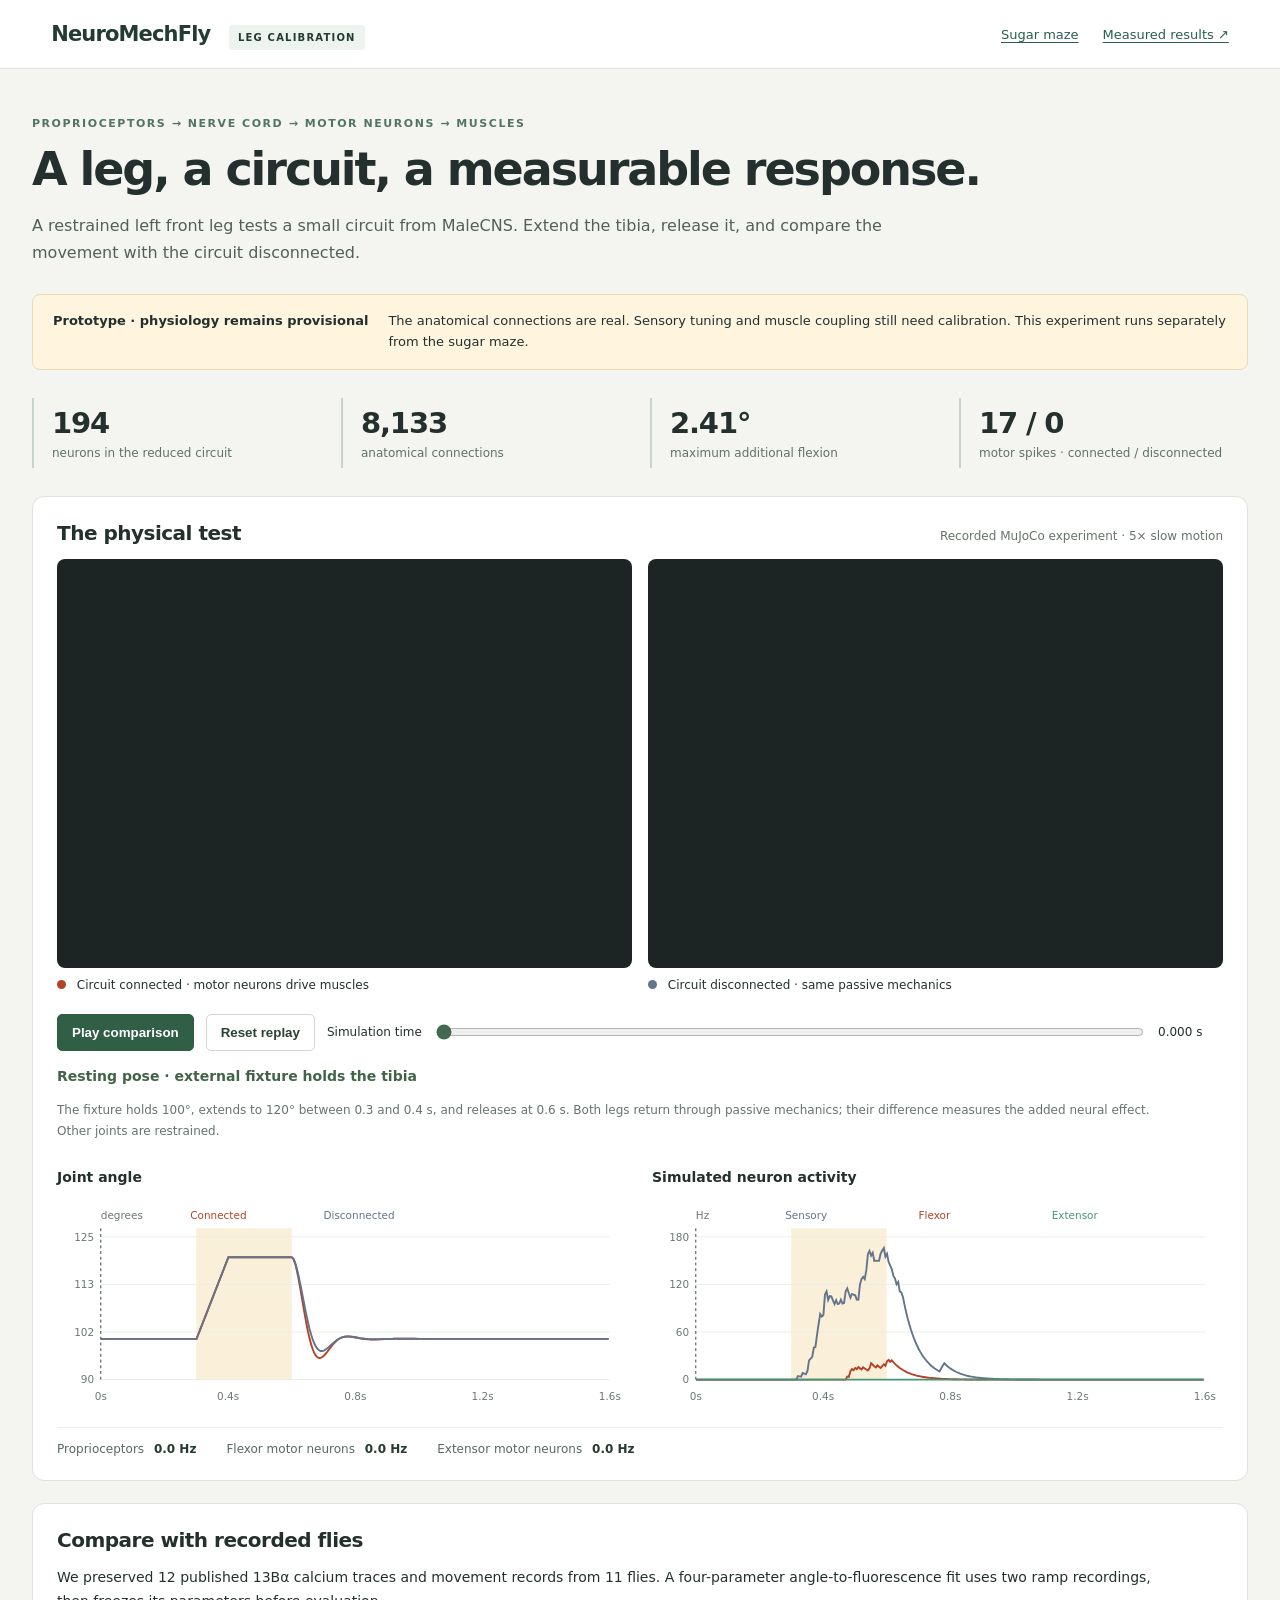
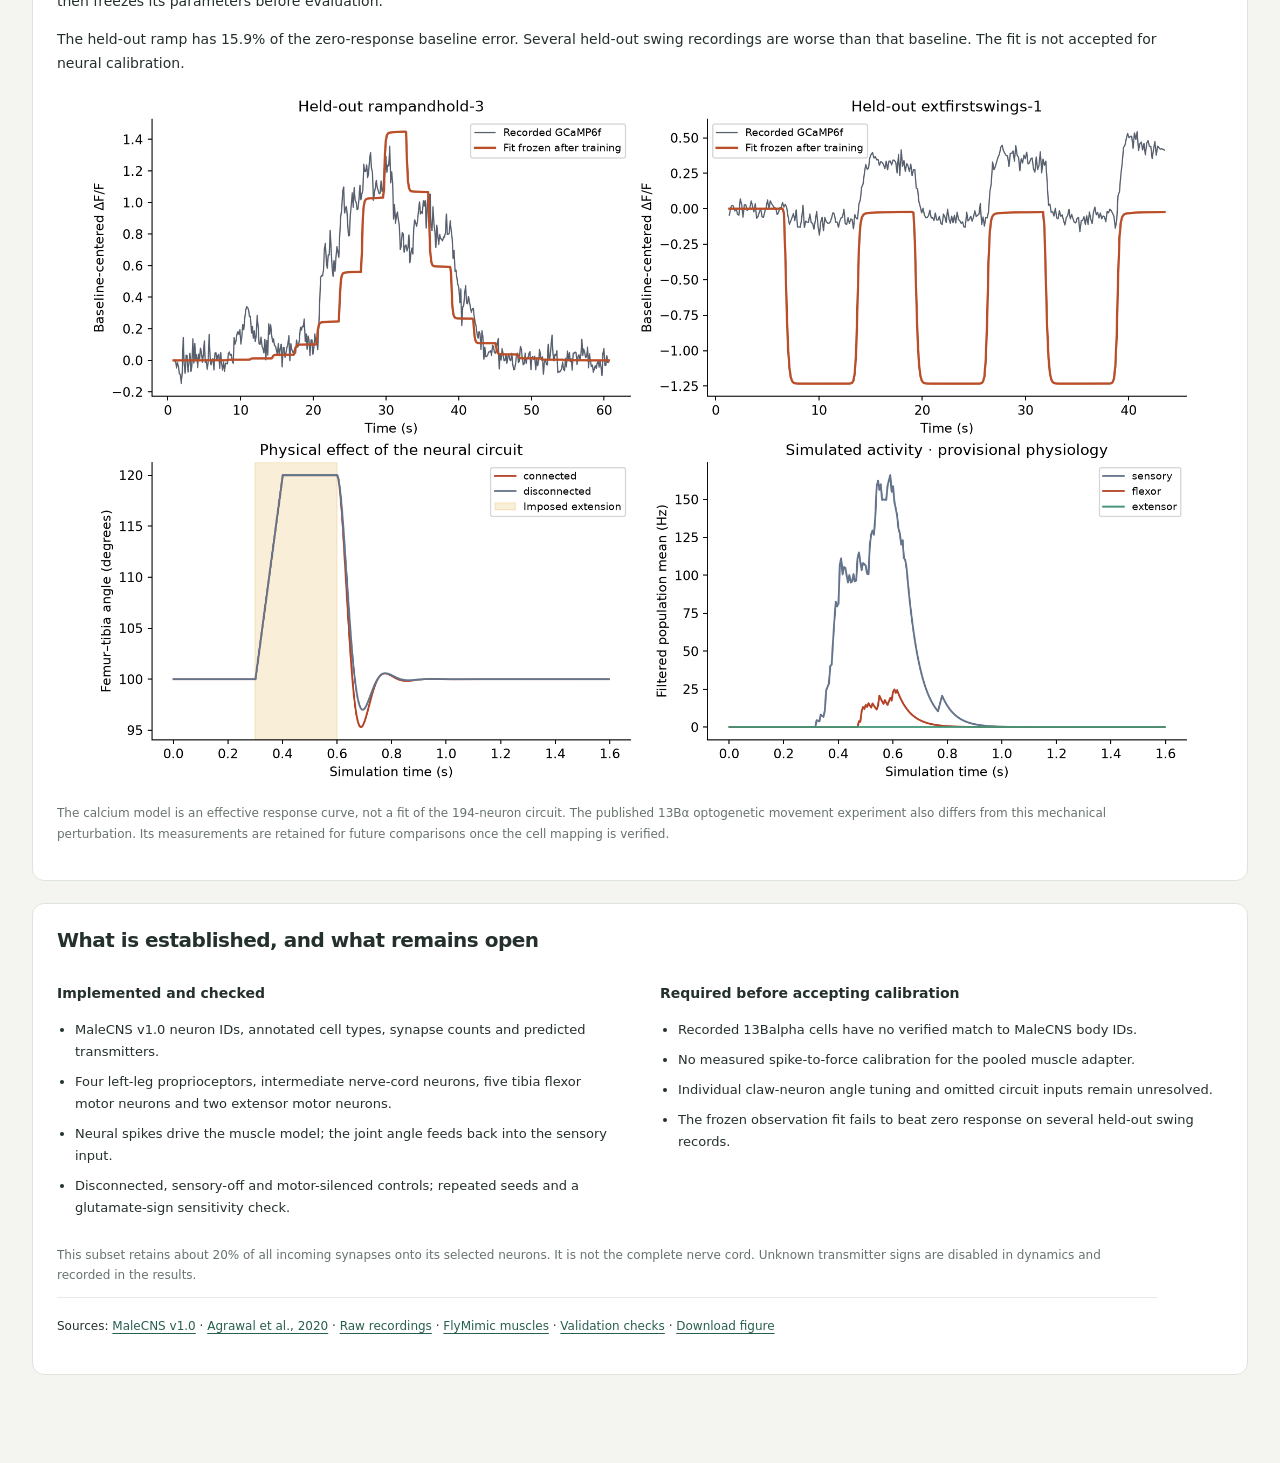
==== wasm/calibration/index.html @ 7211d295 "Add a measured leg-calibration fixture with MaleCNS circuitry and muscle controls" ====
<!doctype html>
<html lang="en"><head><meta charset="utf-8"><meta name="viewport" content="width=device-width,initial-scale=1"><title>NeuroMechFly · Leg calibration</title><link rel="stylesheet" href="calibration.css"></head>
<body><header><a href="../maze/" class="brand">NeuroMechFly <span>LEG CALIBRATION</span></a><nav><a href="../maze/">Sugar maze</a><a href="report.json">Measured results ↗</a></nav></header>
<main><p class="eyebrow">PROPRIOCEPTORS → NERVE CORD → MOTOR NEURONS → MUSCLES</p><h1>A leg, a circuit, a measurable response.</h1><p class="intro">A restrained left front leg tests a small circuit from MaleCNS. Extend the tibia, release it, and compare the movement with the circuit disconnected.</p>
<div class="notice"><strong>Prototype · physiology remains provisional</strong><span>The anatomical connections are real. Sensory tuning and muscle coupling still need calibration. This experiment runs separately from the sugar maze.</span></div>
<section class="stats" aria-label="Experiment results"><div><strong id="cells">—</strong><span>neurons in the reduced circuit</span></div><div><strong id="edges">—</strong><span>anatomical connections</span></div><div><strong id="effect">—</strong><span>maximum additional flexion</span></div><div><strong id="spikes">—</strong><span>motor spikes · connected / disconnected</span></div></section>
<section class="panel"><div class="section-title"><h2>The physical test</h2><span>Recorded MuJoCo experiment · 5× slow motion</span></div>
<div class="videos"><figure><video id="active-video" src="connected.mp4" muted playsinline preload="auto" aria-label="Connected nerve-cord circuit replay"></video><figcaption><i class="active-dot"></i> Circuit connected · motor neurons drive muscles</figcaption></figure><figure><video id="passive-video" src="disconnected.mp4" muted playsinline preload="auto" aria-label="Disconnected circuit replay"></video><figcaption><i class="passive-dot"></i> Circuit disconnected · same passive mechanics</figcaption></figure></div>
<div class="controls"><button id="play" disabled>Play comparison</button><button id="reset" disabled>Reset replay</button><label for="time">Simulation time</label><input id="time" type="range" min="0" max="1.59" step="0.005" value="0" disabled><output id="clock">0.000 s</output></div>
<p id="phase" role="status">Loading results…</p><p class="caption">The fixture holds 100°, extends to 120° between 0.3 and 0.4 s, and releases at 0.6 s. Both legs return through passive mechanics; their difference measures the added neural effect. Other joints are restrained.</p>
<div class="charts"><div><h3>Joint angle</h3><svg id="angle-chart" viewBox="0 0 600 240" role="img" aria-label="Joint angle over simulation time"></svg></div><div><h3>Simulated neuron activity</h3><svg id="rate-chart" viewBox="0 0 600 240" role="img" aria-label="Proprioceptor and motor-neuron activity"></svg></div></div>
<div class="readouts"><span>Proprioceptors <strong id="sensory">—</strong></span><span>Flexor motor neurons <strong id="flexor">—</strong></span><span>Extensor motor neurons <strong id="extensor">—</strong></span></div>
</section>
<section class="panel"><h2>Compare with recorded flies</h2><p>We preserved 12 published 13Bα calcium traces and movement records from 11 flies. A four-parameter angle-to-fluorescence fit uses two ramp recordings, then freezes its parameters before evaluation.</p><p id="fit-result"></p><img class="comparison" src="calibration.png" alt="Recorded versus predicted calcium signals and the physical circuit-disconnection comparison"><p class="caption">The calcium model is an effective response curve, not a fit of the 194-neuron circuit. The published 13Bα optogenetic movement experiment also differs from this mechanical perturbation. Its measurements are retained for future comparisons once the cell mapping is verified.</p></section>
<section class="panel"><h2>What is established, and what remains open</h2><div class="scope"><div><h3>Implemented and checked</h3><ul><li>MaleCNS v1.0 neuron IDs, annotated cell types, synapse counts and predicted transmitters.</li><li>Four left-leg proprioceptors, intermediate nerve-cord neurons, five tibia flexor motor neurons and two extensor motor neurons.</li><li>Neural spikes drive the muscle model; the joint angle feeds back into the sensory input.</li><li>Disconnected, sensory-off and motor-silenced controls; repeated seeds and a glutamate-sign sensitivity check.</li></ul></div><div><h3>Required before accepting calibration</h3><ul id="limits"></ul></div></div><p class="caption">This subset retains about 20% of all incoming synapses onto its selected neurons. It is not the complete nerve cord. Unknown transmitter signs are disabled in dynamics and recorded in the results.</p><p class="sources">Sources: <a href="https://janelia-flyem.github.io/male-cns/download/">MaleCNS v1.0</a> · <a href="https://elifesciences.org/articles/60299">Agrawal et al., 2020</a> · <a href="https://doi.org/10.5061/dryad.k3j9kd55t">Raw recordings</a> · <a href="https://github.com/gizemozd/FlyMimic">FlyMimic muscles</a> · <a href="validation.json">Validation checks</a> · <a href="calibration.pdf">Download figure</a></p></section>
</main><script type="module" src="calibration.js"></script></body></html>
---- wasm/calibration/calibration.css ----
:root{color-scheme:light;font-family:Inter,ui-sans-serif,system-ui,sans-serif;color:#24302d;background:#f4f5f1;font-synthesis:none}*{box-sizing:border-box}body{margin:0}a{color:#285f50;text-underline-offset:3px}header{display:flex;justify-content:space-between;align-items:center;gap:24px;padding:22px 4vw;border-bottom:1px solid #dce1da;background:#fff}.brand{font-weight:750;text-decoration:none;letter-spacing:-.04em;font-size:21px;color:#233c32}.brand span{font-size:10px;letter-spacing:.12em;margin-left:12px;background:#edf3ee;padding:7px 9px;border-radius:4px}nav{display:flex;gap:24px;font-size:13px}main{max-width:1380px;margin:48px auto;padding:0 32px 40px}.eyebrow{font-size:11px;letter-spacing:.14em;font-weight:700;color:#547367}h1{font-size:clamp(29px,4vw,46px);font-weight:650;letter-spacing:-.045em;margin:12px 0 16px}h2{font-size:20px;font-weight:650;letter-spacing:-.025em;margin:0 0 14px}h3{font-size:14px;margin:16px 0 10px}.intro{font-size:16px;line-height:1.7;max-width:850px;color:#526059}.notice{background:#fff5df;border:1px solid #eadbb7;border-radius:8px;padding:16px 20px;display:flex;gap:20px;margin:28px 0;font-size:13px;line-height:1.6}.notice strong{white-space:nowrap}.stats{display:grid;grid-template-columns:repeat(4,1fr);gap:20px;margin-bottom:28px}.stats>div{border-left:2px solid #c8d4c9;padding:8px 18px}.stats strong{display:block;font-size:29px;font-weight:600;letter-spacing:-.04em}.stats span{font-size:12px;display:block;color:#617169;margin-top:6px}.panel{background:white;border:1px solid #dde4dc;border-radius:12px;padding:24px;margin-top:22px}.panel>p{font-size:14px;line-height:1.7;max-width:1100px}.section-title{display:flex;justify-content:space-between;gap:16px;align-items:baseline}.section-title>span{font-size:12px;color:#677369}.videos{display:grid;grid-template-columns:1fr 1fr;gap:16px}figure{margin:0}video{width:100%;aspect-ratio:760/540;background:#1c2424;border-radius:8px;display:block}figcaption{font-size:12px;margin-top:10px}.active-dot,.passive-dot{display:inline-block;width:9px;height:9px;border-radius:50%;margin-right:7px;background:#b44226}.passive-dot{background:#64748b}.controls{display:flex;align-items:center;gap:12px;padding-top:22px;font-size:12px}.controls input{flex:1;min-width:80px;accent-color:#436a51}.controls output{min-width:65px;font-variant-numeric:tabular-nums}button{border:1px solid #cfd9d0;background:#fff;color:#2c4235;border-radius:5px;padding:10px 14px;font-weight:600;cursor:pointer}button:first-child{background:#315f46;color:white;border-color:#315f46}button:disabled{opacity:.45;cursor:wait}#phase{font-weight:600;color:#426348;margin-bottom:5px}.caption{color:#67736c;font-size:12px!important}.charts{display:grid;grid-template-columns:1fr 1fr;gap:24px}.charts svg{width:100%;overflow:visible;font-family:inherit;font-size:11px}.readouts{display:flex;gap:30px;flex-wrap:wrap;font-size:12px;border-top:1px solid #edf0e9;padding-top:14px;color:#59695f}.readouts strong{display:inline-block;color:#263c30;margin-left:6px;font-variant-numeric:tabular-nums}.comparison{width:100%;max-width:1100px;display:block;margin:20px auto}.scope{display:grid;grid-template-columns:1fr 1fr;gap:40px;font-size:13px;line-height:1.7}ul{padding-left:18px}li{margin:8px 0}.sources{font-size:12px!important;line-height:2!important;border-top:1px solid #e7ebe4;padding-top:16px}@media(max-width:800px){header{align-items:flex-start;flex-direction:column;gap:16px}.brand span{margin-left:5px}main{padding:0 16px;margin-top:30px}.notice{flex-direction:column;gap:5px}.notice strong{white-space:normal}.stats{grid-template-columns:1fr 1fr}.videos,.charts,.scope{grid-template-columns:1fr}.panel{padding:16px}.section-title{flex-direction:column;gap:0;margin-bottom:16px}.controls{flex-wrap:wrap}.controls label{display:none}.readouts{gap:14px}}
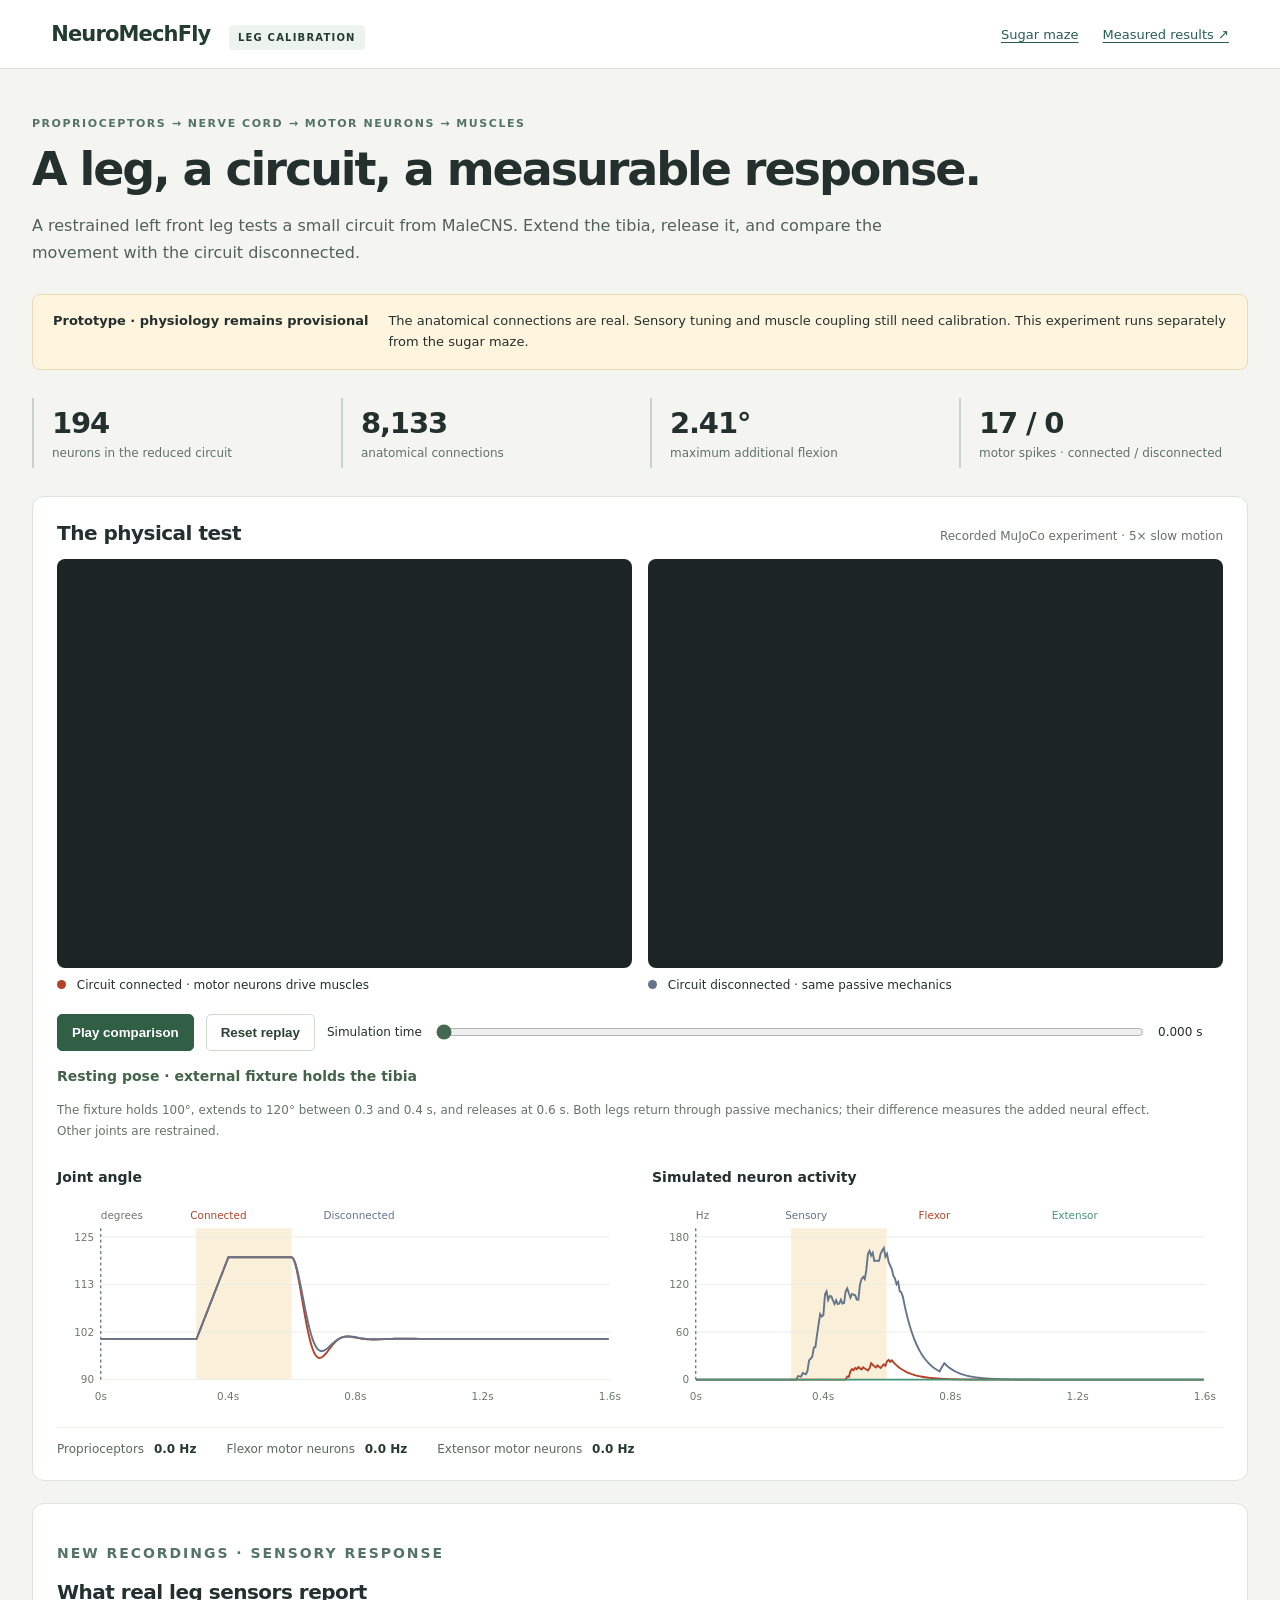
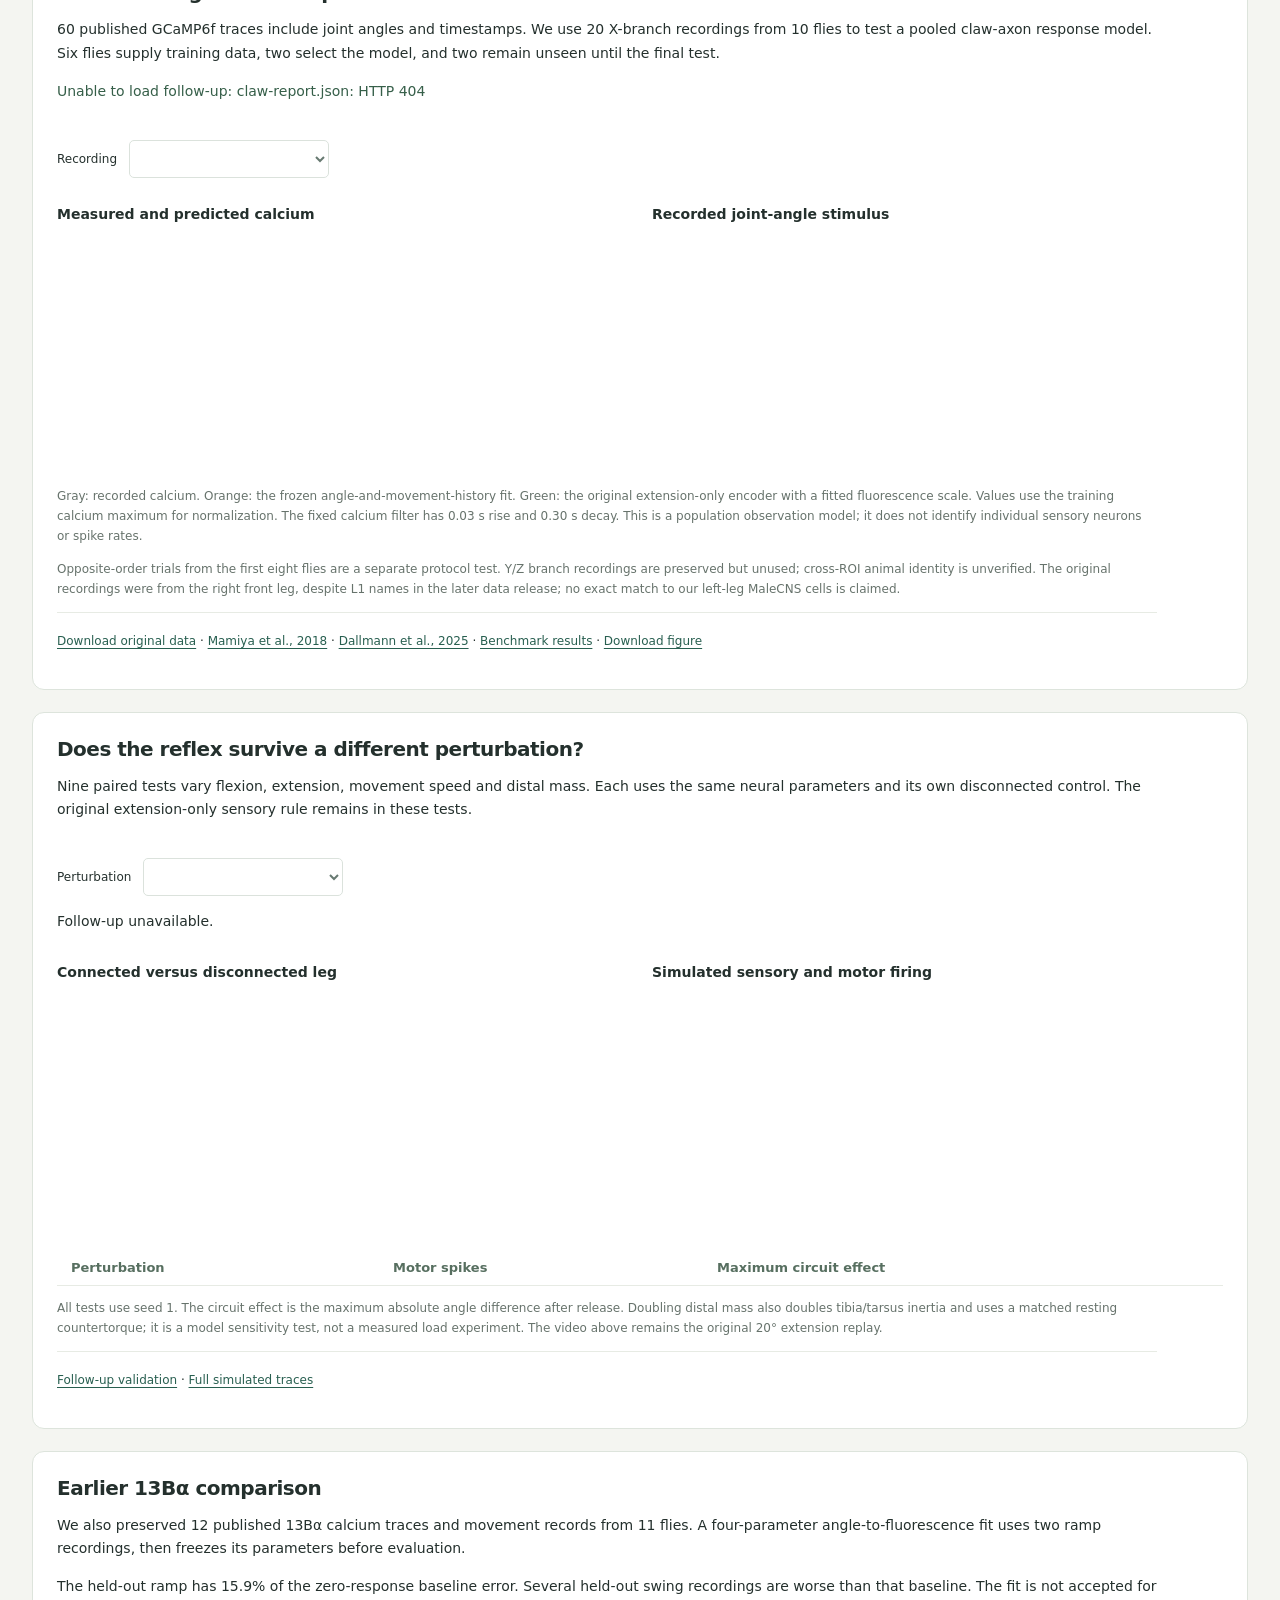
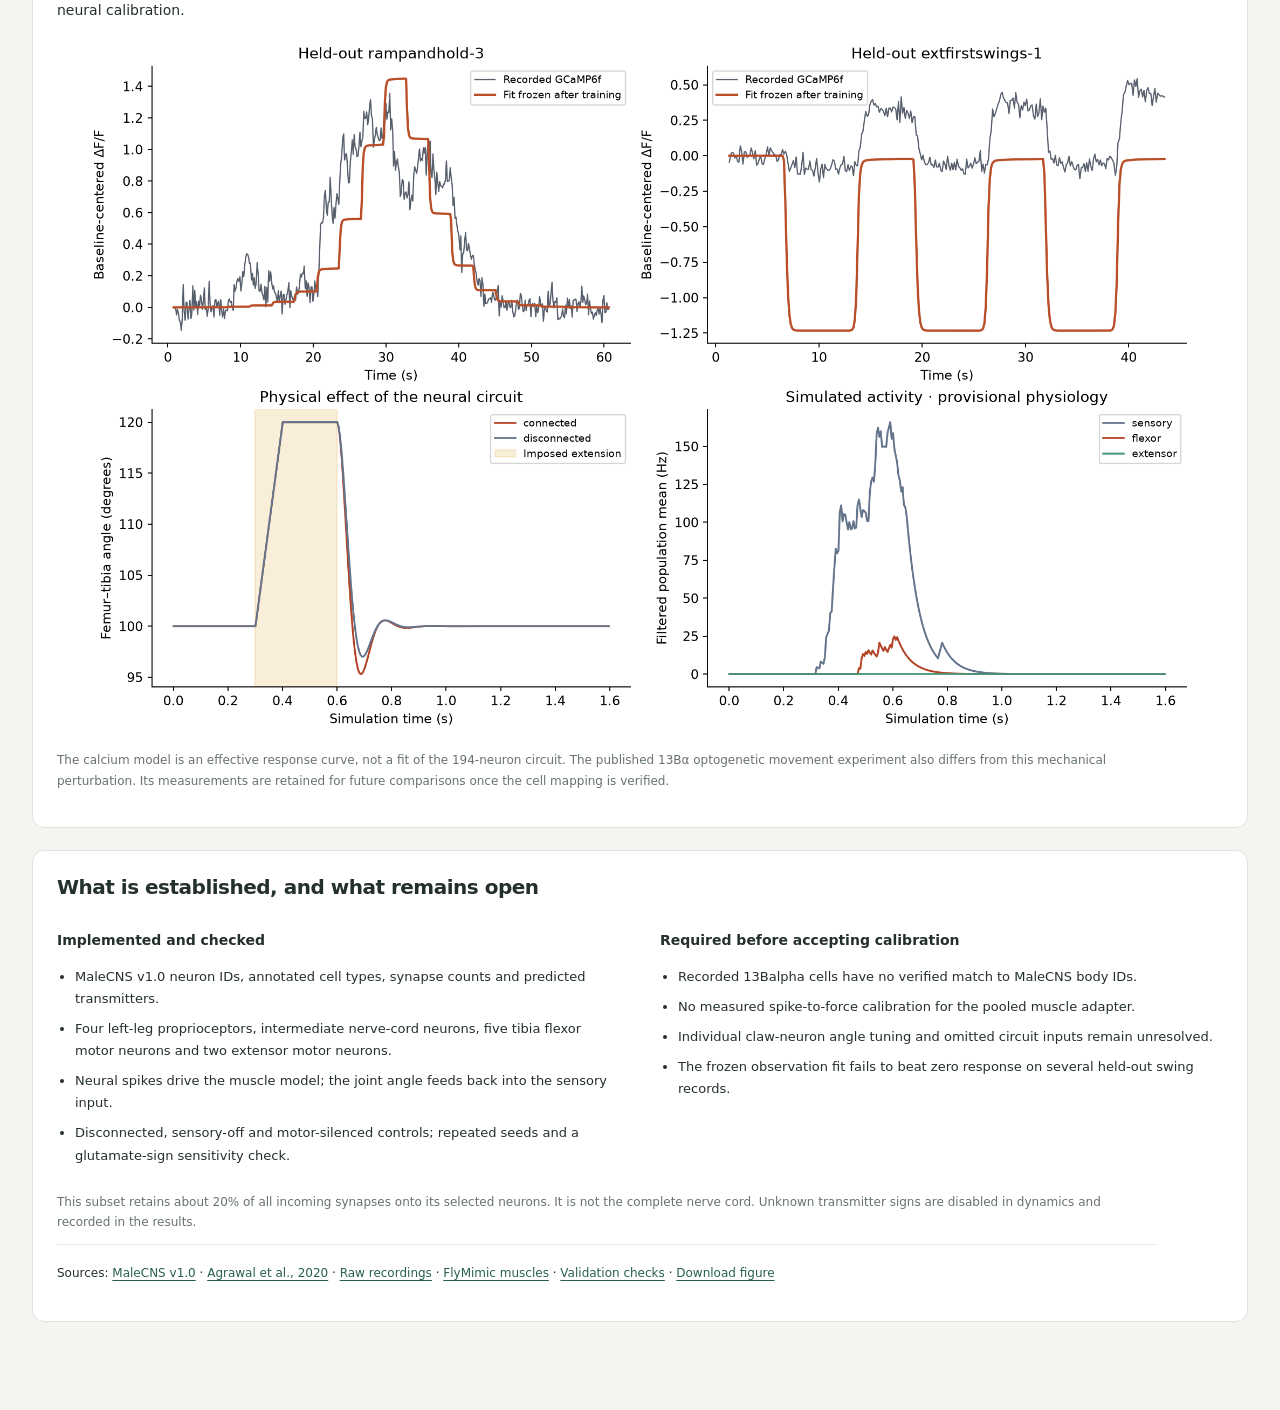
==== commit 528079aa: "Add held-out claw calcium benchmark and bidirectional reflex sensitivity tests" ====
--- a/wasm/calibration/index.html
+++ b/wasm/calibration/index.html
@@ -11,6 +11,13 @@
 <div class="charts"><div><h3>Joint angle</h3><svg id="angle-chart" viewBox="0 0 600 240" role="img" aria-label="Joint angle over simulation time"></svg></div><div><h3>Simulated neuron activity</h3><svg id="rate-chart" viewBox="0 0 600 240" role="img" aria-label="Proprioceptor and motor-neuron activity"></svg></div></div>
 <div class="readouts"><span>Proprioceptors <strong id="sensory">—</strong></span><span>Flexor motor neurons <strong id="flexor">—</strong></span><span>Extensor motor neurons <strong id="extensor">—</strong></span></div>
 </section>
-<section class="panel"><h2>Compare with recorded flies</h2><p>We preserved 12 published 13Bα calcium traces and movement records from 11 flies. A four-parameter angle-to-fluorescence fit uses two ramp recordings, then freezes its parameters before evaluation.</p><p id="fit-result"></p><img class="comparison" src="calibration.png" alt="Recorded versus predicted calcium signals and the physical circuit-disconnection comparison"><p class="caption">The calcium model is an effective response curve, not a fit of the 194-neuron circuit. The published 13Bα optogenetic movement experiment also differs from this mechanical perturbation. Its measurements are retained for future comparisons once the cell mapping is verified.</p></section>
+<section class="panel" id="claw-benchmark"><p class="eyebrow">NEW RECORDINGS · SENSORY RESPONSE</p><h2>What real leg sensors report</h2><p>60 published GCaMP6f traces include joint angles and timestamps. We use 20 X-branch recordings from 10 flies to test a pooled claw-axon response model. Six flies supply training data, two select the model, and two remain unseen until the final test.</p><p id="claw-summary" role="status">Loading sensory benchmark…</p>
+<div class="controls"><label for="claw-record">Recording</label><select id="claw-record" disabled></select></div>
+<p id="claw-score" class="caption"></p><div class="charts"><div><h3>Measured and predicted calcium</h3><svg id="claw-chart" viewBox="0 0 600 250" role="img" aria-label="Published claw calcium compared with frozen predictions"></svg></div><div><h3>Recorded joint-angle stimulus</h3><svg id="claw-input-chart" viewBox="0 0 600 250" role="img" aria-label="Measured angle supplied to the calcium model"></svg></div></div>
+<p class="caption">Gray: recorded calcium. Orange: the frozen angle-and-movement-history fit. Green: the original extension-only encoder with a fitted fluorescence scale. Values use the training calcium maximum for normalization. The fixed calcium filter has 0.03 s rise and 0.30 s decay. This is a population observation model; it does not identify individual sensory neurons or spike rates.</p><p class="caption">Opposite-order trials from the first eight flies are a separate protocol test. Y/Z branch recordings are preserved but unused; cross-ROI animal identity is unverified. The original recordings were from the right front leg, despite L1 names in the later data release; no exact match to our left-leg MaleCNS cells is claimed.</p>
+<p class="sources"><a href="https://doi.org/10.5061/dryad.gqnk98t16">Download original data</a> · <a href="https://doi.org/10.1016/j.neuron.2018.09.009">Mamiya et al., 2018</a> · <a href="https://doi.org/10.1038/s41586-025-09554-2">Dallmann et al., 2025</a> · <a href="claw-report.json">Benchmark results</a> · <a href="claw-reflex.pdf">Download figure</a></p></section>
+<section class="panel"><h2>Does the reflex survive a different perturbation?</h2><p>Nine paired tests vary flexion, extension, movement speed and distal mass. Each uses the same neural parameters and its own disconnected control. The original extension-only sensory rule remains in these tests.</p><div class="controls"><label for="sweep-case">Perturbation</label><select id="sweep-case" disabled></select></div><p id="sweep-summary" role="status">Loading physical tests…</p><div class="charts"><div><h3>Connected versus disconnected leg</h3><svg id="sweep-chart" viewBox="0 0 600 250" role="img" aria-label="Paired physical leg angles for selected perturbation"></svg></div><div><h3>Simulated sensory and motor firing</h3><svg id="sweep-rate-chart" viewBox="0 0 600 250" role="img" aria-label="Simulated neuron activity for selected perturbation"></svg></div></div>
+<div class="table-scroll"><table><thead><tr><th>Perturbation</th><th>Motor spikes</th><th>Maximum circuit effect</th></tr></thead><tbody id="sweep-table"></tbody></table></div><p class="caption">All tests use seed 1. The circuit effect is the maximum absolute angle difference after release. Doubling distal mass also doubles tibia/tarsus inertia and uses a matched resting countertorque; it is a model sensitivity test, not a measured load experiment. The video above remains the original 20° extension replay.</p><p class="sources"><a href="followup-validation.json">Follow-up validation</a> · <a href="sweep-trials.json">Full simulated traces</a></p></section>
+<section class="panel"><h2>Earlier 13Bα comparison</h2><p>We also preserved 12 published 13Bα calcium traces and movement records from 11 flies. A four-parameter angle-to-fluorescence fit uses two ramp recordings, then freezes its parameters before evaluation.</p><p id="fit-result"></p><img class="comparison" src="calibration.png" alt="Recorded versus predicted calcium signals and the physical circuit-disconnection comparison"><p class="caption">The calcium model is an effective response curve, not a fit of the 194-neuron circuit. The published 13Bα optogenetic movement experiment also differs from this mechanical perturbation. Its measurements are retained for future comparisons once the cell mapping is verified.</p></section>
 <section class="panel"><h2>What is established, and what remains open</h2><div class="scope"><div><h3>Implemented and checked</h3><ul><li>MaleCNS v1.0 neuron IDs, annotated cell types, synapse counts and predicted transmitters.</li><li>Four left-leg proprioceptors, intermediate nerve-cord neurons, five tibia flexor motor neurons and two extensor motor neurons.</li><li>Neural spikes drive the muscle model; the joint angle feeds back into the sensory input.</li><li>Disconnected, sensory-off and motor-silenced controls; repeated seeds and a glutamate-sign sensitivity check.</li></ul></div><div><h3>Required before accepting calibration</h3><ul id="limits"></ul></div></div><p class="caption">This subset retains about 20% of all incoming synapses onto its selected neurons. It is not the complete nerve cord. Unknown transmitter signs are disabled in dynamics and recorded in the results.</p><p class="sources">Sources: <a href="https://janelia-flyem.github.io/male-cns/download/">MaleCNS v1.0</a> · <a href="https://elifesciences.org/articles/60299">Agrawal et al., 2020</a> · <a href="https://doi.org/10.5061/dryad.k3j9kd55t">Raw recordings</a> · <a href="https://github.com/gizemozd/FlyMimic">FlyMimic muscles</a> · <a href="validation.json">Validation checks</a> · <a href="calibration.pdf">Download figure</a></p></section>
-</main><script type="module" src="calibration.js"></script></body></html>
+</main><script type="module" src="calibration.js"></script><script type="module" src="reflex-followup.js"></script></body></html>
--- a/wasm/calibration/calibration.css
+++ b/wasm/calibration/calibration.css
@@ -1 +1,2 @@
 :root{color-scheme:light;font-family:Inter,ui-sans-serif,system-ui,sans-serif;color:#24302d;background:#f4f5f1;font-synthesis:none}*{box-sizing:border-box}body{margin:0}a{color:#285f50;text-underline-offset:3px}header{display:flex;justify-content:space-between;align-items:center;gap:24px;padding:22px 4vw;border-bottom:1px solid #dce1da;background:#fff}.brand{font-weight:750;text-decoration:none;letter-spacing:-.04em;font-size:21px;color:#233c32}.brand span{font-size:10px;letter-spacing:.12em;margin-left:12px;background:#edf3ee;padding:7px 9px;border-radius:4px}nav{display:flex;gap:24px;font-size:13px}main{max-width:1380px;margin:48px auto;padding:0 32px 40px}.eyebrow{font-size:11px;letter-spacing:.14em;font-weight:700;color:#547367}h1{font-size:clamp(29px,4vw,46px);font-weight:650;letter-spacing:-.045em;margin:12px 0 16px}h2{font-size:20px;font-weight:650;letter-spacing:-.025em;margin:0 0 14px}h3{font-size:14px;margin:16px 0 10px}.intro{font-size:16px;line-height:1.7;max-width:850px;color:#526059}.notice{background:#fff5df;border:1px solid #eadbb7;border-radius:8px;padding:16px 20px;display:flex;gap:20px;margin:28px 0;font-size:13px;line-height:1.6}.notice strong{white-space:nowrap}.stats{display:grid;grid-template-columns:repeat(4,1fr);gap:20px;margin-bottom:28px}.stats>div{border-left:2px solid #c8d4c9;padding:8px 18px}.stats strong{display:block;font-size:29px;font-weight:600;letter-spacing:-.04em}.stats span{font-size:12px;display:block;color:#617169;margin-top:6px}.panel{background:white;border:1px solid #dde4dc;border-radius:12px;padding:24px;margin-top:22px}.panel>p{font-size:14px;line-height:1.7;max-width:1100px}.section-title{display:flex;justify-content:space-between;gap:16px;align-items:baseline}.section-title>span{font-size:12px;color:#677369}.videos{display:grid;grid-template-columns:1fr 1fr;gap:16px}figure{margin:0}video{width:100%;aspect-ratio:760/540;background:#1c2424;border-radius:8px;display:block}figcaption{font-size:12px;margin-top:10px}.active-dot,.passive-dot{display:inline-block;width:9px;height:9px;border-radius:50%;margin-right:7px;background:#b44226}.passive-dot{background:#64748b}.controls{display:flex;align-items:center;gap:12px;padding-top:22px;font-size:12px}.controls input{flex:1;min-width:80px;accent-color:#436a51}.controls output{min-width:65px;font-variant-numeric:tabular-nums}button{border:1px solid #cfd9d0;background:#fff;color:#2c4235;border-radius:5px;padding:10px 14px;font-weight:600;cursor:pointer}button:first-child{background:#315f46;color:white;border-color:#315f46}button:disabled{opacity:.45;cursor:wait}#phase{font-weight:600;color:#426348;margin-bottom:5px}.caption{color:#67736c;font-size:12px!important}.charts{display:grid;grid-template-columns:1fr 1fr;gap:24px}.charts svg{width:100%;overflow:visible;font-family:inherit;font-size:11px}.readouts{display:flex;gap:30px;flex-wrap:wrap;font-size:12px;border-top:1px solid #edf0e9;padding-top:14px;color:#59695f}.readouts strong{display:inline-block;color:#263c30;margin-left:6px;font-variant-numeric:tabular-nums}.comparison{width:100%;max-width:1100px;display:block;margin:20px auto}.scope{display:grid;grid-template-columns:1fr 1fr;gap:40px;font-size:13px;line-height:1.7}ul{padding-left:18px}li{margin:8px 0}.sources{font-size:12px!important;line-height:2!important;border-top:1px solid #e7ebe4;padding-top:16px}@media(max-width:800px){header{align-items:flex-start;flex-direction:column;gap:16px}.brand span{margin-left:5px}main{padding:0 16px;margin-top:30px}.notice{flex-direction:column;gap:5px}.notice strong{white-space:normal}.stats{grid-template-columns:1fr 1fr}.videos,.charts,.scope{grid-template-columns:1fr}.panel{padding:16px}.section-title{flex-direction:column;gap:0;margin-bottom:16px}.controls{flex-wrap:wrap}.controls label{display:none}.readouts{gap:14px}}
+.controls select{min-width:200px;max-width:100%;padding:10px;border:1px solid #ccd7ce;border-radius:5px;background:#fff;color:#284236;font:inherit}.table-scroll{overflow-x:auto}table{width:100%;border-collapse:collapse;font-size:13px;margin-top:18px}th,td{text-align:left;padding:10px 14px;border-bottom:1px solid #e7ebe4}th{font-weight:600;color:#576f60}td{font-variant-numeric:tabular-nums}#claw-summary{color:#365f49}
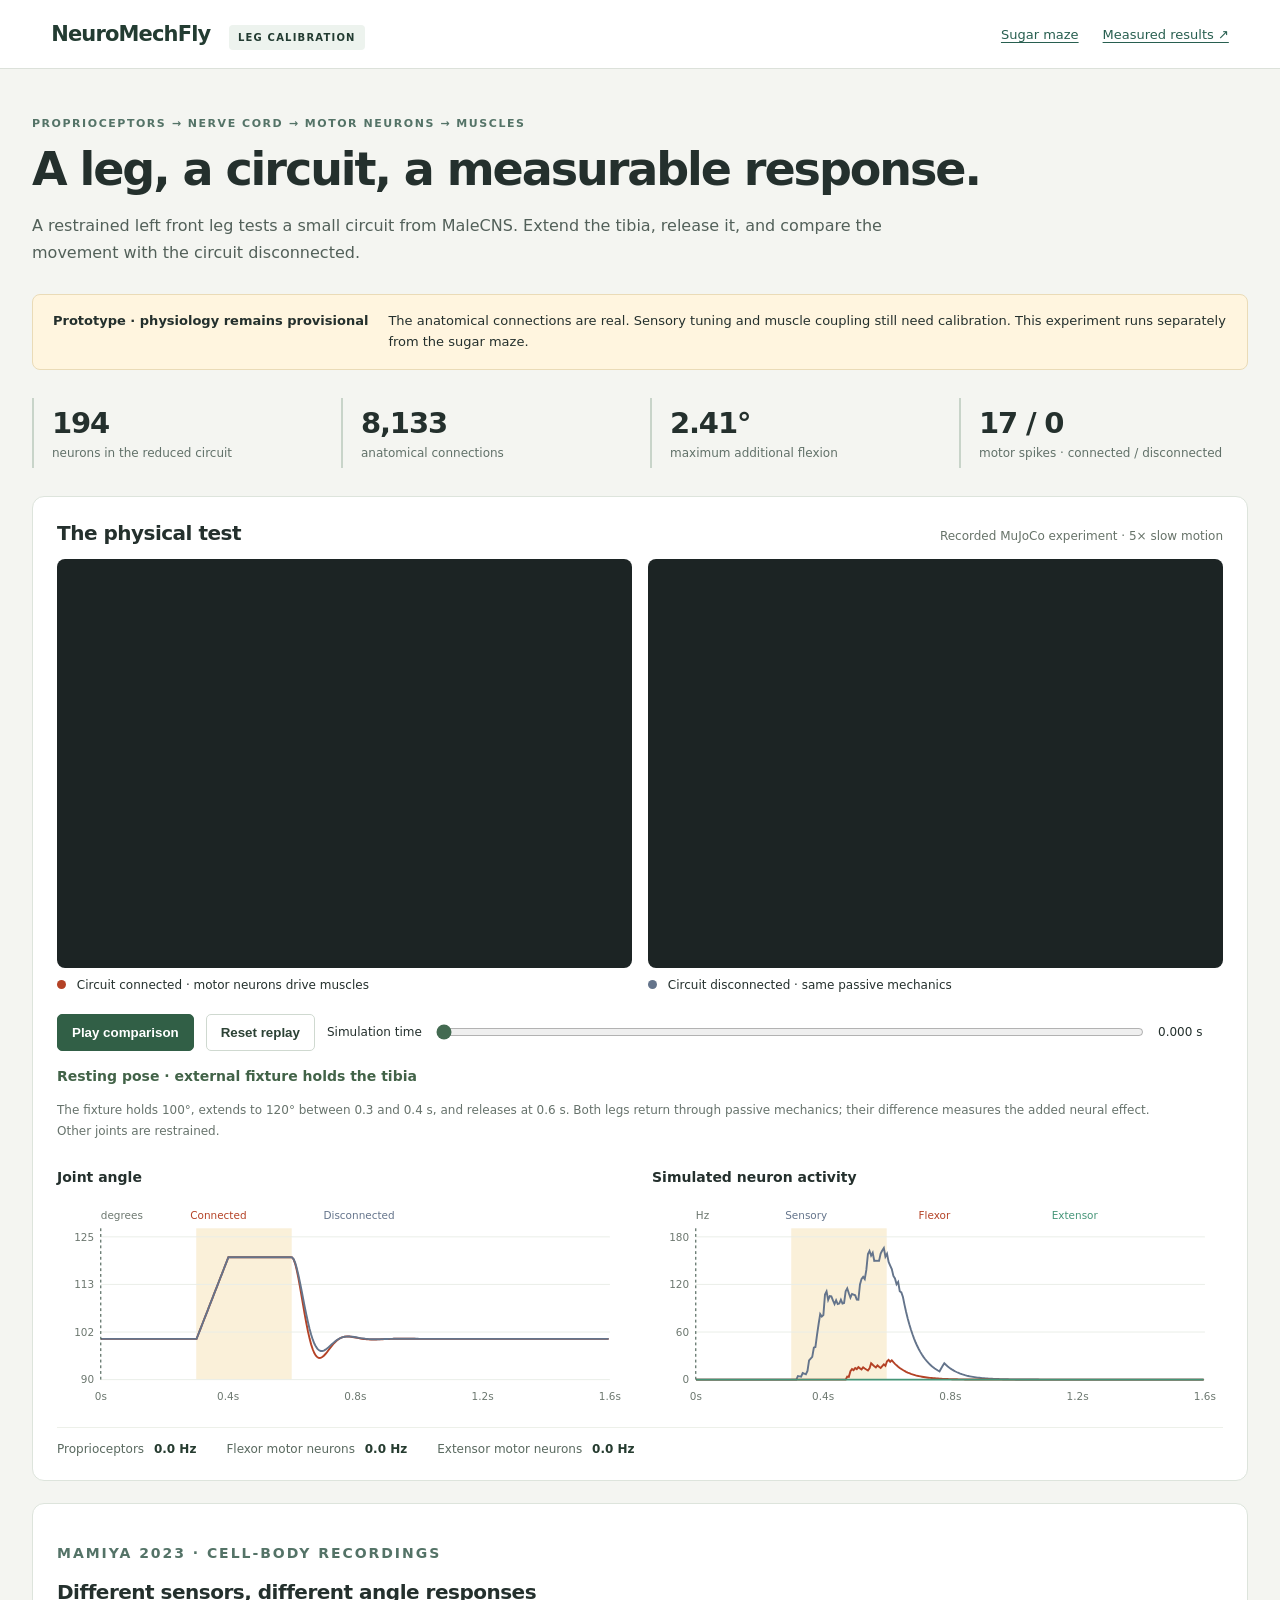
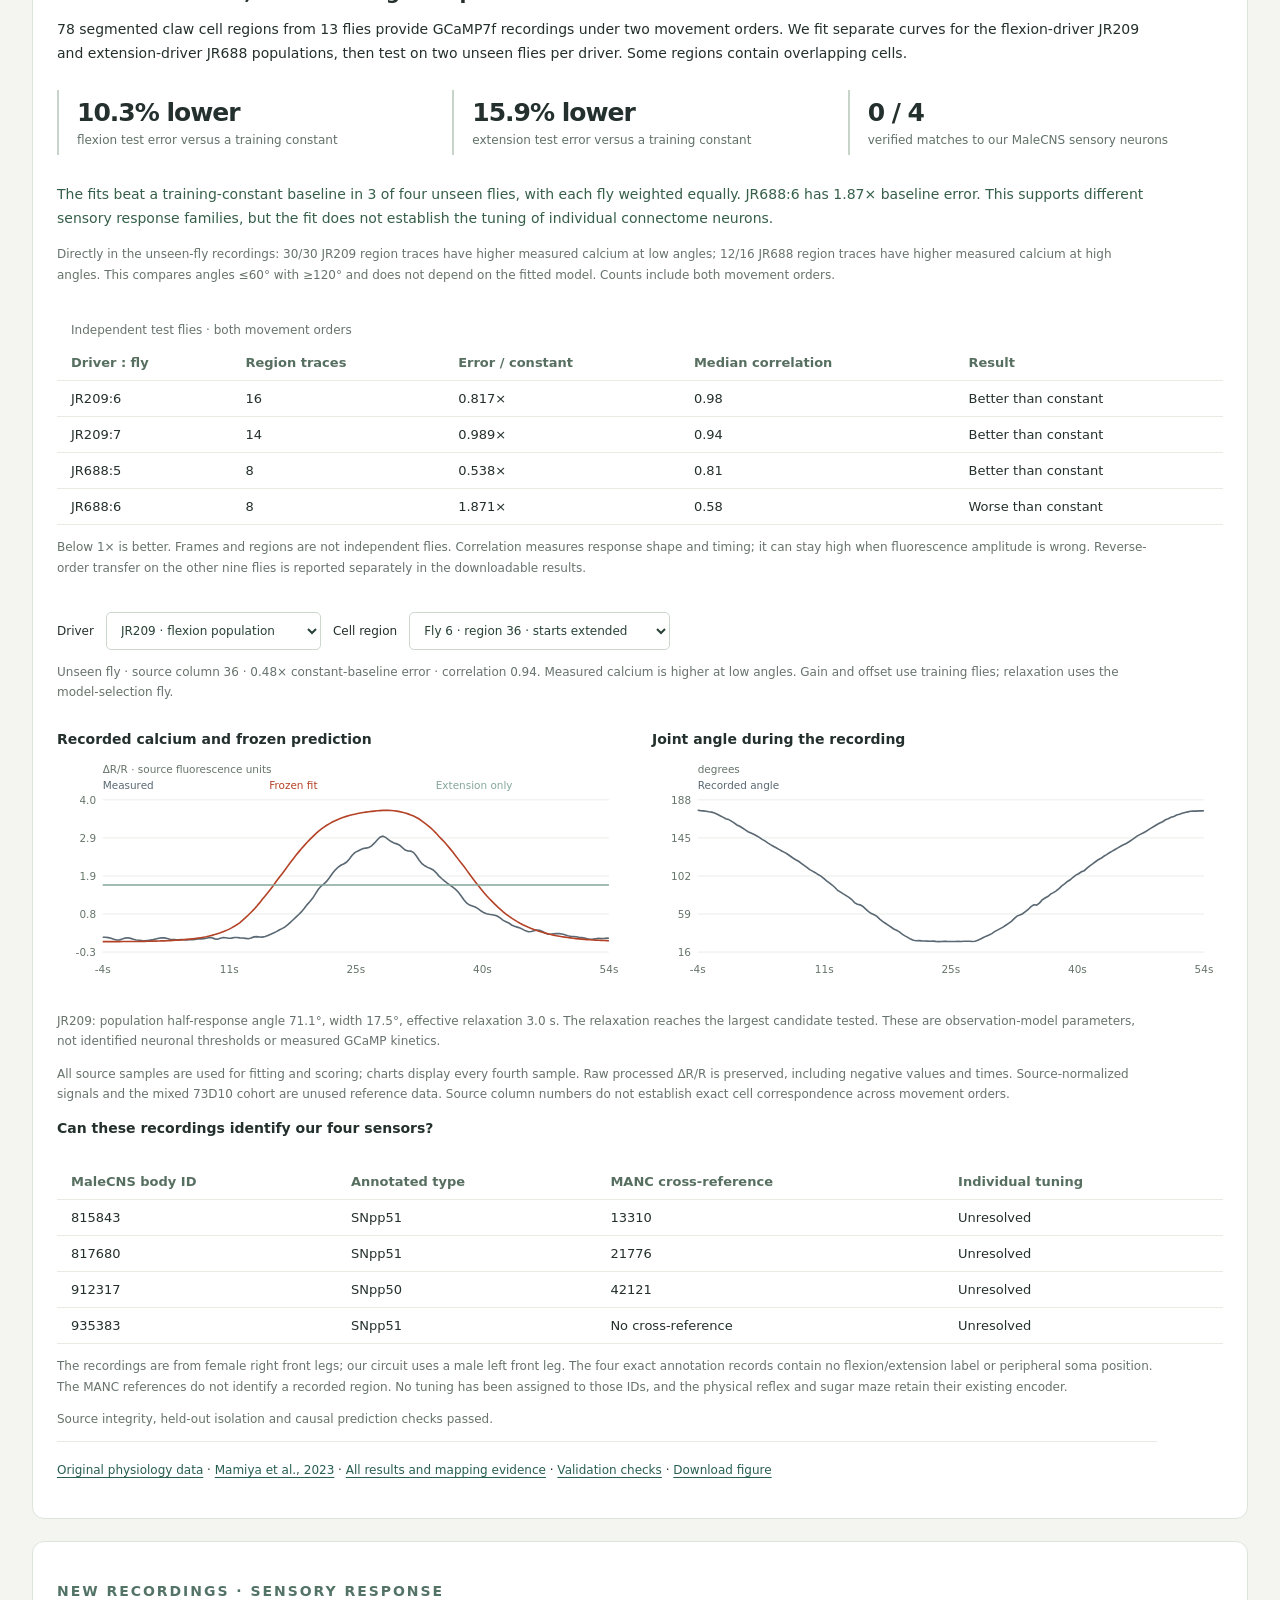
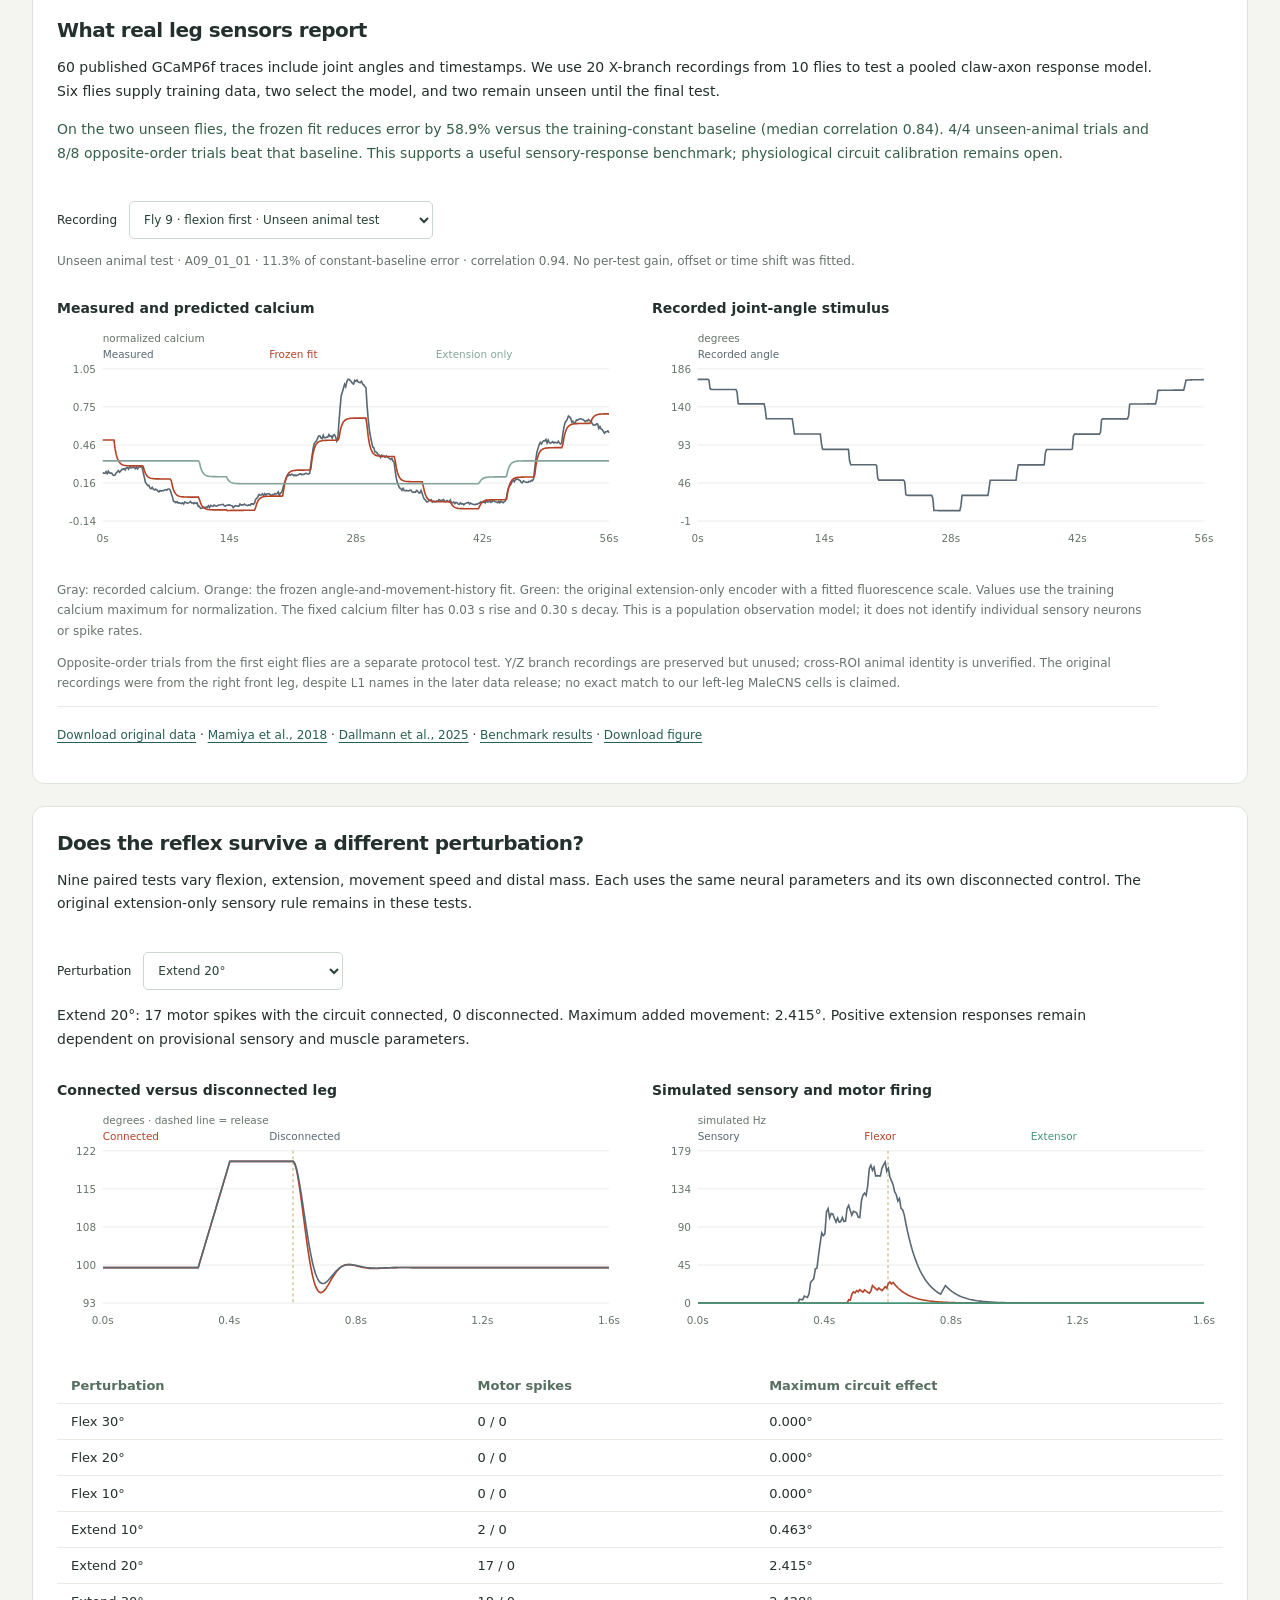
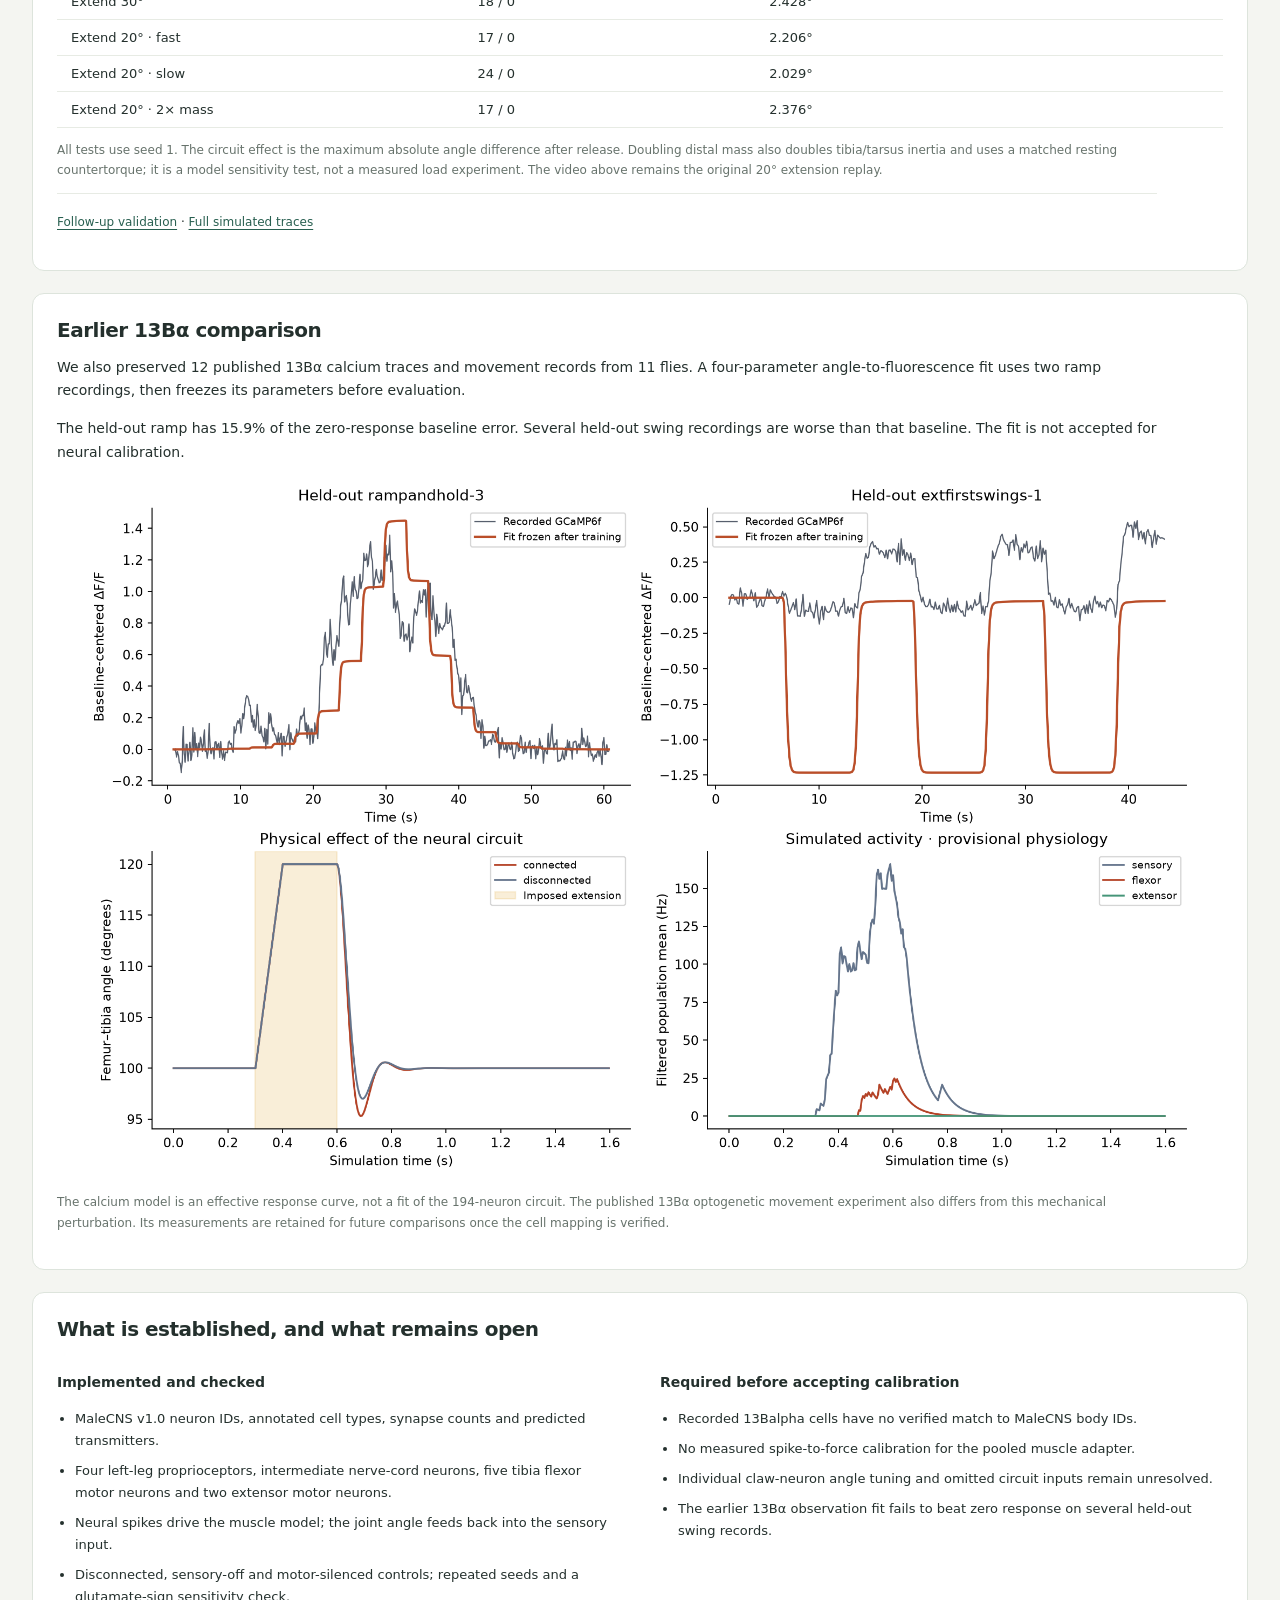
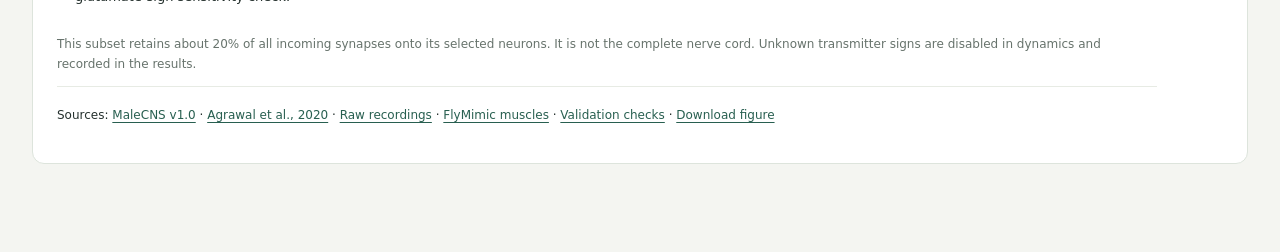
==== commit 4e169682: "Validate claw cell-body calcium across flies and movement orders" ====
--- a/wasm/calibration/index.html
+++ b/wasm/calibration/index.html
@@ -11,6 +11,18 @@
 <div class="charts"><div><h3>Joint angle</h3><svg id="angle-chart" viewBox="0 0 600 240" role="img" aria-label="Joint angle over simulation time"></svg></div><div><h3>Simulated neuron activity</h3><svg id="rate-chart" viewBox="0 0 600 240" role="img" aria-label="Proprioceptor and motor-neuron activity"></svg></div></div>
 <div class="readouts"><span>Proprioceptors <strong id="sensory">—</strong></span><span>Flexor motor neurons <strong id="flexor">—</strong></span><span>Extensor motor neurons <strong id="extensor">—</strong></span></div>
 </section>
+<section class="panel" id="claw-cell-validation"><p class="eyebrow">MAMIYA 2023 · CELL-BODY RECORDINGS</p><h2>Different sensors, different angle responses</h2>
+<p>78 segmented claw cell regions from 13 flies provide GCaMP7f recordings under two movement orders. We fit separate curves for the flexion-driver JR209 and extension-driver JR688 populations, then test on two unseen flies per driver. Some regions contain overlapping cells.</p>
+<div class="stats cell-stats"><div><strong id="cell-flex-error">—</strong><span>flexion test error versus a training constant</span></div><div><strong id="cell-ext-error">—</strong><span>extension test error versus a training constant</span></div><div><strong id="cell-map-count">—</strong><span>verified matches to our MaleCNS sensory neurons</span></div></div>
+<p id="cell-verdict" role="status">Loading cell-body validation…</p><p id="cell-tuning-observation" class="caption"></p>
+<div class="table-scroll"><table><caption>Independent test flies · both movement orders</caption><thead><tr><th>Driver : fly</th><th>Region traces</th><th>Error / constant</th><th>Median correlation</th><th>Result</th></tr></thead><tbody id="cell-fly-results"></tbody></table></div>
+<p class="caption">Below 1× is better. Frames and regions are not independent flies. Correlation measures response shape and timing; it can stay high when fluorescence amplitude is wrong. Reverse-order transfer on the other nine flies is reported separately in the downloadable results.</p>
+<div class="controls"><label for="cell-cohort">Driver</label><select id="cell-cohort" disabled><option value="JR209">JR209 · flexion population</option><option value="JR688">JR688 · extension population</option></select><label for="cell-record">Cell region</label><select id="cell-record" disabled></select></div>
+<p id="cell-record-score" class="caption"></p><div class="charts"><div><h3>Recorded calcium and frozen prediction</h3><svg id="cell-calcium-chart" viewBox="0 0 600 250" role="img" aria-label="Individual claw cell-region calcium and frozen population prediction"></svg></div><div><h3>Joint angle during the recording</h3><svg id="cell-angle-chart" viewBox="0 0 600 250" role="img" aria-label="Recorded tibia angle with original source time alignment"></svg></div></div>
+<p id="cell-curve-details" class="caption"></p><p class="caption">All source samples are used for fitting and scoring; charts display every fourth sample. Raw processed ΔR/R is preserved, including negative values and times. Source-normalized signals and the mixed 73D10 cohort are unused reference data. Source column numbers do not establish exact cell correspondence across movement orders.</p>
+<h3>Can these recordings identify our four sensors?</h3><div class="table-scroll"><table><thead><tr><th>MaleCNS body ID</th><th>Annotated type</th><th>MANC cross-reference</th><th>Individual tuning</th></tr></thead><tbody id="cell-mapping"></tbody></table></div>
+<p class="caption">The recordings are from female right front legs; our circuit uses a male left front leg. The four exact annotation records contain no flexion/extension label or peripheral soma position. The MANC references do not identify a recorded region. No tuning has been assigned to those IDs, and the physical reflex and sugar maze retain their existing encoder.</p>
+<p id="cell-check-status" class="caption"></p><p class="sources"><a href="https://doi.org/10.5061/dryad.dbrv15f6q">Original physiology data</a> · <a href="https://doi.org/10.1016/j.neuron.2023.07.009">Mamiya et al., 2023</a> · <a href="claw-cells-report.json">All results and mapping evidence</a> · <a href="claw-cells-validation.json">Validation checks</a> · <a href="claw-cells.pdf">Download figure</a></p></section>
 <section class="panel" id="claw-benchmark"><p class="eyebrow">NEW RECORDINGS · SENSORY RESPONSE</p><h2>What real leg sensors report</h2><p>60 published GCaMP6f traces include joint angles and timestamps. We use 20 X-branch recordings from 10 flies to test a pooled claw-axon response model. Six flies supply training data, two select the model, and two remain unseen until the final test.</p><p id="claw-summary" role="status">Loading sensory benchmark…</p>
 <div class="controls"><label for="claw-record">Recording</label><select id="claw-record" disabled></select></div>
 <p id="claw-score" class="caption"></p><div class="charts"><div><h3>Measured and predicted calcium</h3><svg id="claw-chart" viewBox="0 0 600 250" role="img" aria-label="Published claw calcium compared with frozen predictions"></svg></div><div><h3>Recorded joint-angle stimulus</h3><svg id="claw-input-chart" viewBox="0 0 600 250" role="img" aria-label="Measured angle supplied to the calcium model"></svg></div></div>
@@ -20,4 +32,4 @@
 <div class="table-scroll"><table><thead><tr><th>Perturbation</th><th>Motor spikes</th><th>Maximum circuit effect</th></tr></thead><tbody id="sweep-table"></tbody></table></div><p class="caption">All tests use seed 1. The circuit effect is the maximum absolute angle difference after release. Doubling distal mass also doubles tibia/tarsus inertia and uses a matched resting countertorque; it is a model sensitivity test, not a measured load experiment. The video above remains the original 20° extension replay.</p><p class="sources"><a href="followup-validation.json">Follow-up validation</a> · <a href="sweep-trials.json">Full simulated traces</a></p></section>
 <section class="panel"><h2>Earlier 13Bα comparison</h2><p>We also preserved 12 published 13Bα calcium traces and movement records from 11 flies. A four-parameter angle-to-fluorescence fit uses two ramp recordings, then freezes its parameters before evaluation.</p><p id="fit-result"></p><img class="comparison" src="calibration.png" alt="Recorded versus predicted calcium signals and the physical circuit-disconnection comparison"><p class="caption">The calcium model is an effective response curve, not a fit of the 194-neuron circuit. The published 13Bα optogenetic movement experiment also differs from this mechanical perturbation. Its measurements are retained for future comparisons once the cell mapping is verified.</p></section>
 <section class="panel"><h2>What is established, and what remains open</h2><div class="scope"><div><h3>Implemented and checked</h3><ul><li>MaleCNS v1.0 neuron IDs, annotated cell types, synapse counts and predicted transmitters.</li><li>Four left-leg proprioceptors, intermediate nerve-cord neurons, five tibia flexor motor neurons and two extensor motor neurons.</li><li>Neural spikes drive the muscle model; the joint angle feeds back into the sensory input.</li><li>Disconnected, sensory-off and motor-silenced controls; repeated seeds and a glutamate-sign sensitivity check.</li></ul></div><div><h3>Required before accepting calibration</h3><ul id="limits"></ul></div></div><p class="caption">This subset retains about 20% of all incoming synapses onto its selected neurons. It is not the complete nerve cord. Unknown transmitter signs are disabled in dynamics and recorded in the results.</p><p class="sources">Sources: <a href="https://janelia-flyem.github.io/male-cns/download/">MaleCNS v1.0</a> · <a href="https://elifesciences.org/articles/60299">Agrawal et al., 2020</a> · <a href="https://doi.org/10.5061/dryad.k3j9kd55t">Raw recordings</a> · <a href="https://github.com/gizemozd/FlyMimic">FlyMimic muscles</a> · <a href="validation.json">Validation checks</a> · <a href="calibration.pdf">Download figure</a></p></section>
-</main><script type="module" src="calibration.js"></script><script type="module" src="reflex-followup.js"></script></body></html>
+</main><script type="module" src="calibration.js"></script><script type="module" src="reflex-followup.js"></script><script type="module" src="claw-cells.js"></script></body></html>
--- a/wasm/calibration/calibration.css
+++ b/wasm/calibration/calibration.css
@@ -1,2 +1,4 @@
 :root{color-scheme:light;font-family:Inter,ui-sans-serif,system-ui,sans-serif;color:#24302d;background:#f4f5f1;font-synthesis:none}*{box-sizing:border-box}body{margin:0}a{color:#285f50;text-underline-offset:3px}header{display:flex;justify-content:space-between;align-items:center;gap:24px;padding:22px 4vw;border-bottom:1px solid #dce1da;background:#fff}.brand{font-weight:750;text-decoration:none;letter-spacing:-.04em;font-size:21px;color:#233c32}.brand span{font-size:10px;letter-spacing:.12em;margin-left:12px;background:#edf3ee;padding:7px 9px;border-radius:4px}nav{display:flex;gap:24px;font-size:13px}main{max-width:1380px;margin:48px auto;padding:0 32px 40px}.eyebrow{font-size:11px;letter-spacing:.14em;font-weight:700;color:#547367}h1{font-size:clamp(29px,4vw,46px);font-weight:650;letter-spacing:-.045em;margin:12px 0 16px}h2{font-size:20px;font-weight:650;letter-spacing:-.025em;margin:0 0 14px}h3{font-size:14px;margin:16px 0 10px}.intro{font-size:16px;line-height:1.7;max-width:850px;color:#526059}.notice{background:#fff5df;border:1px solid #eadbb7;border-radius:8px;padding:16px 20px;display:flex;gap:20px;margin:28px 0;font-size:13px;line-height:1.6}.notice strong{white-space:nowrap}.stats{display:grid;grid-template-columns:repeat(4,1fr);gap:20px;margin-bottom:28px}.stats>div{border-left:2px solid #c8d4c9;padding:8px 18px}.stats strong{display:block;font-size:29px;font-weight:600;letter-spacing:-.04em}.stats span{font-size:12px;display:block;color:#617169;margin-top:6px}.panel{background:white;border:1px solid #dde4dc;border-radius:12px;padding:24px;margin-top:22px}.panel>p{font-size:14px;line-height:1.7;max-width:1100px}.section-title{display:flex;justify-content:space-between;gap:16px;align-items:baseline}.section-title>span{font-size:12px;color:#677369}.videos{display:grid;grid-template-columns:1fr 1fr;gap:16px}figure{margin:0}video{width:100%;aspect-ratio:760/540;background:#1c2424;border-radius:8px;display:block}figcaption{font-size:12px;margin-top:10px}.active-dot,.passive-dot{display:inline-block;width:9px;height:9px;border-radius:50%;margin-right:7px;background:#b44226}.passive-dot{background:#64748b}.controls{display:flex;align-items:center;gap:12px;padding-top:22px;font-size:12px}.controls input{flex:1;min-width:80px;accent-color:#436a51}.controls output{min-width:65px;font-variant-numeric:tabular-nums}button{border:1px solid #cfd9d0;background:#fff;color:#2c4235;border-radius:5px;padding:10px 14px;font-weight:600;cursor:pointer}button:first-child{background:#315f46;color:white;border-color:#315f46}button:disabled{opacity:.45;cursor:wait}#phase{font-weight:600;color:#426348;margin-bottom:5px}.caption{color:#67736c;font-size:12px!important}.charts{display:grid;grid-template-columns:1fr 1fr;gap:24px}.charts svg{width:100%;overflow:visible;font-family:inherit;font-size:11px}.readouts{display:flex;gap:30px;flex-wrap:wrap;font-size:12px;border-top:1px solid #edf0e9;padding-top:14px;color:#59695f}.readouts strong{display:inline-block;color:#263c30;margin-left:6px;font-variant-numeric:tabular-nums}.comparison{width:100%;max-width:1100px;display:block;margin:20px auto}.scope{display:grid;grid-template-columns:1fr 1fr;gap:40px;font-size:13px;line-height:1.7}ul{padding-left:18px}li{margin:8px 0}.sources{font-size:12px!important;line-height:2!important;border-top:1px solid #e7ebe4;padding-top:16px}@media(max-width:800px){header{align-items:flex-start;flex-direction:column;gap:16px}.brand span{margin-left:5px}main{padding:0 16px;margin-top:30px}.notice{flex-direction:column;gap:5px}.notice strong{white-space:normal}.stats{grid-template-columns:1fr 1fr}.videos,.charts,.scope{grid-template-columns:1fr}.panel{padding:16px}.section-title{flex-direction:column;gap:0;margin-bottom:16px}.controls{flex-wrap:wrap}.controls label{display:none}.readouts{gap:14px}}
 .controls select{min-width:200px;max-width:100%;padding:10px;border:1px solid #ccd7ce;border-radius:5px;background:#fff;color:#284236;font:inherit}.table-scroll{overflow-x:auto}table{width:100%;border-collapse:collapse;font-size:13px;margin-top:18px}th,td{text-align:left;padding:10px 14px;border-bottom:1px solid #e7ebe4}th{font-weight:600;color:#576f60}td{font-variant-numeric:tabular-nums}#claw-summary{color:#365f49}
+
+.cell-stats{grid-template-columns:repeat(3,1fr);margin-top:24px}.cell-stats strong{font-size:25px}caption{text-align:left;font-size:12px;color:#67736c;padding:8px 14px}#claw-cell-validation{scroll-margin-top:24px}#cell-verdict{color:#365f49}@media(max-width:600px){.cell-stats{grid-template-columns:1fr}.cell-stats strong{font-size:23px}}
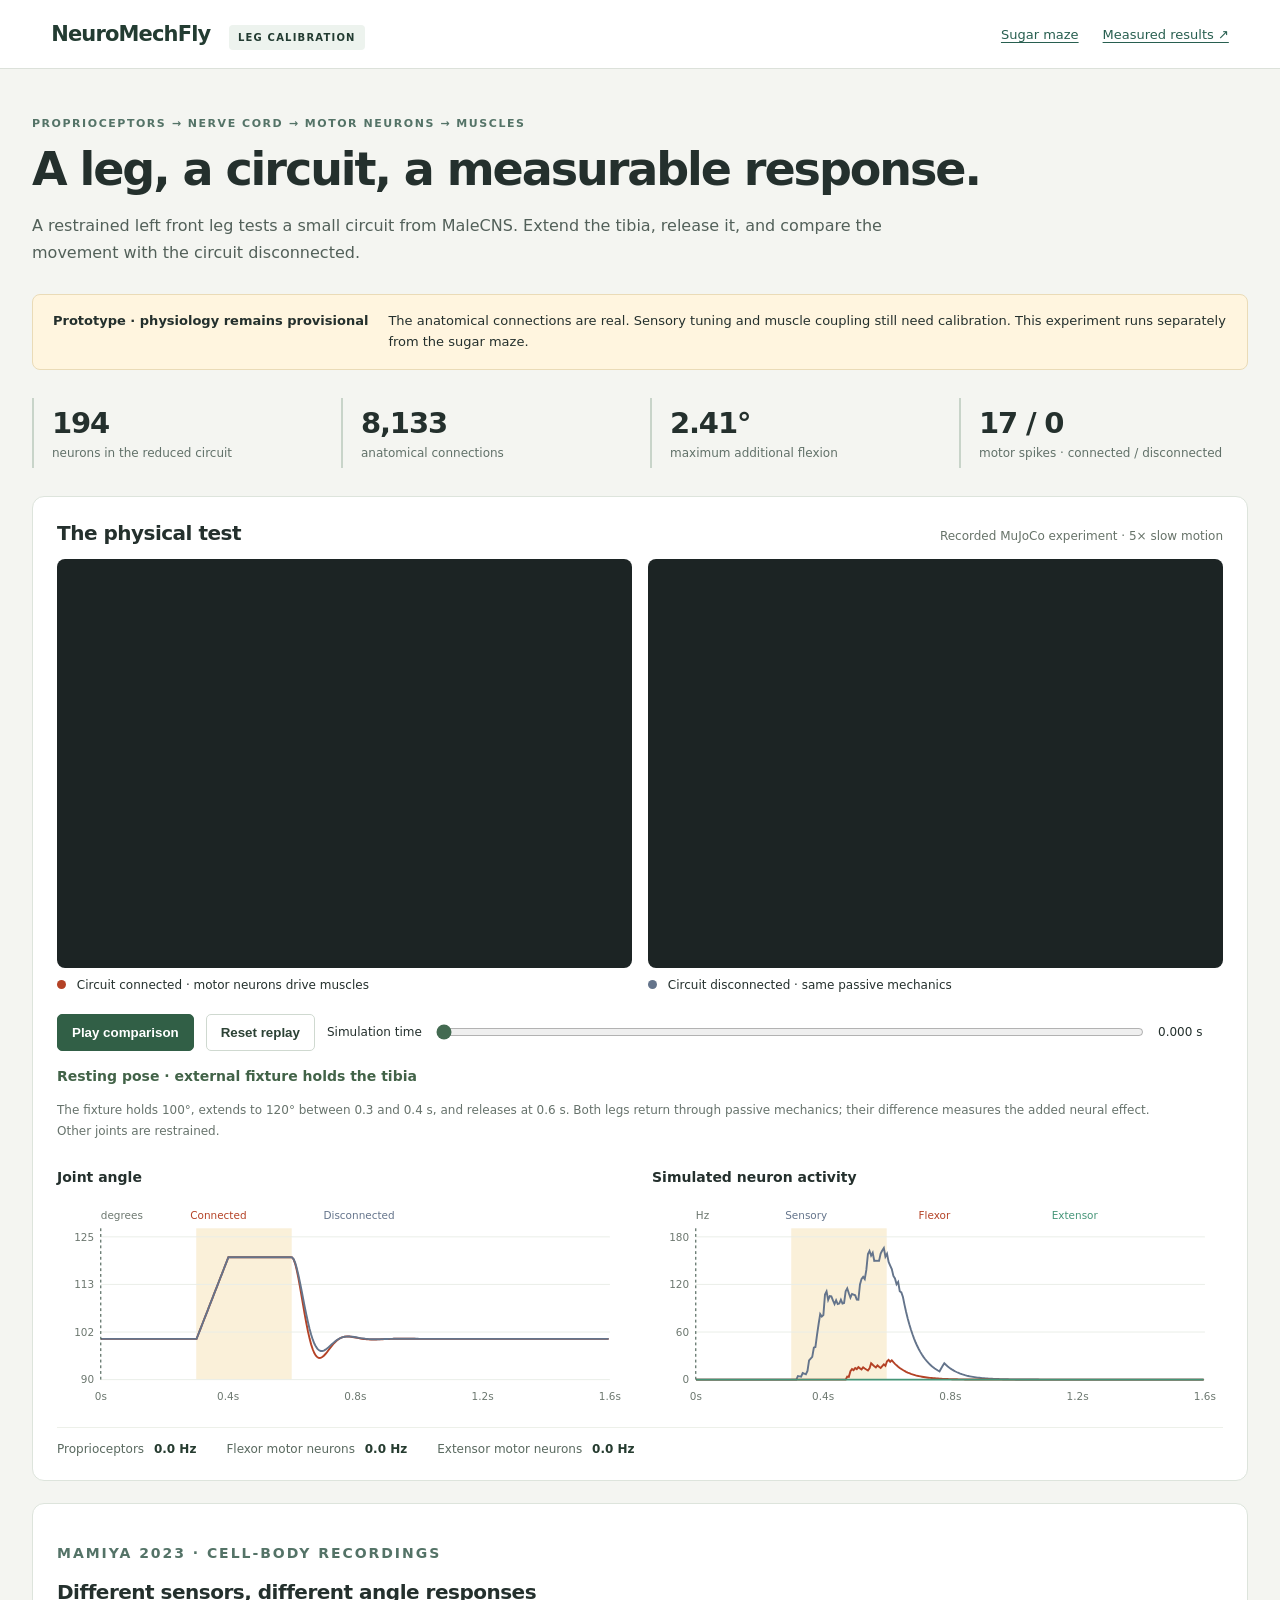
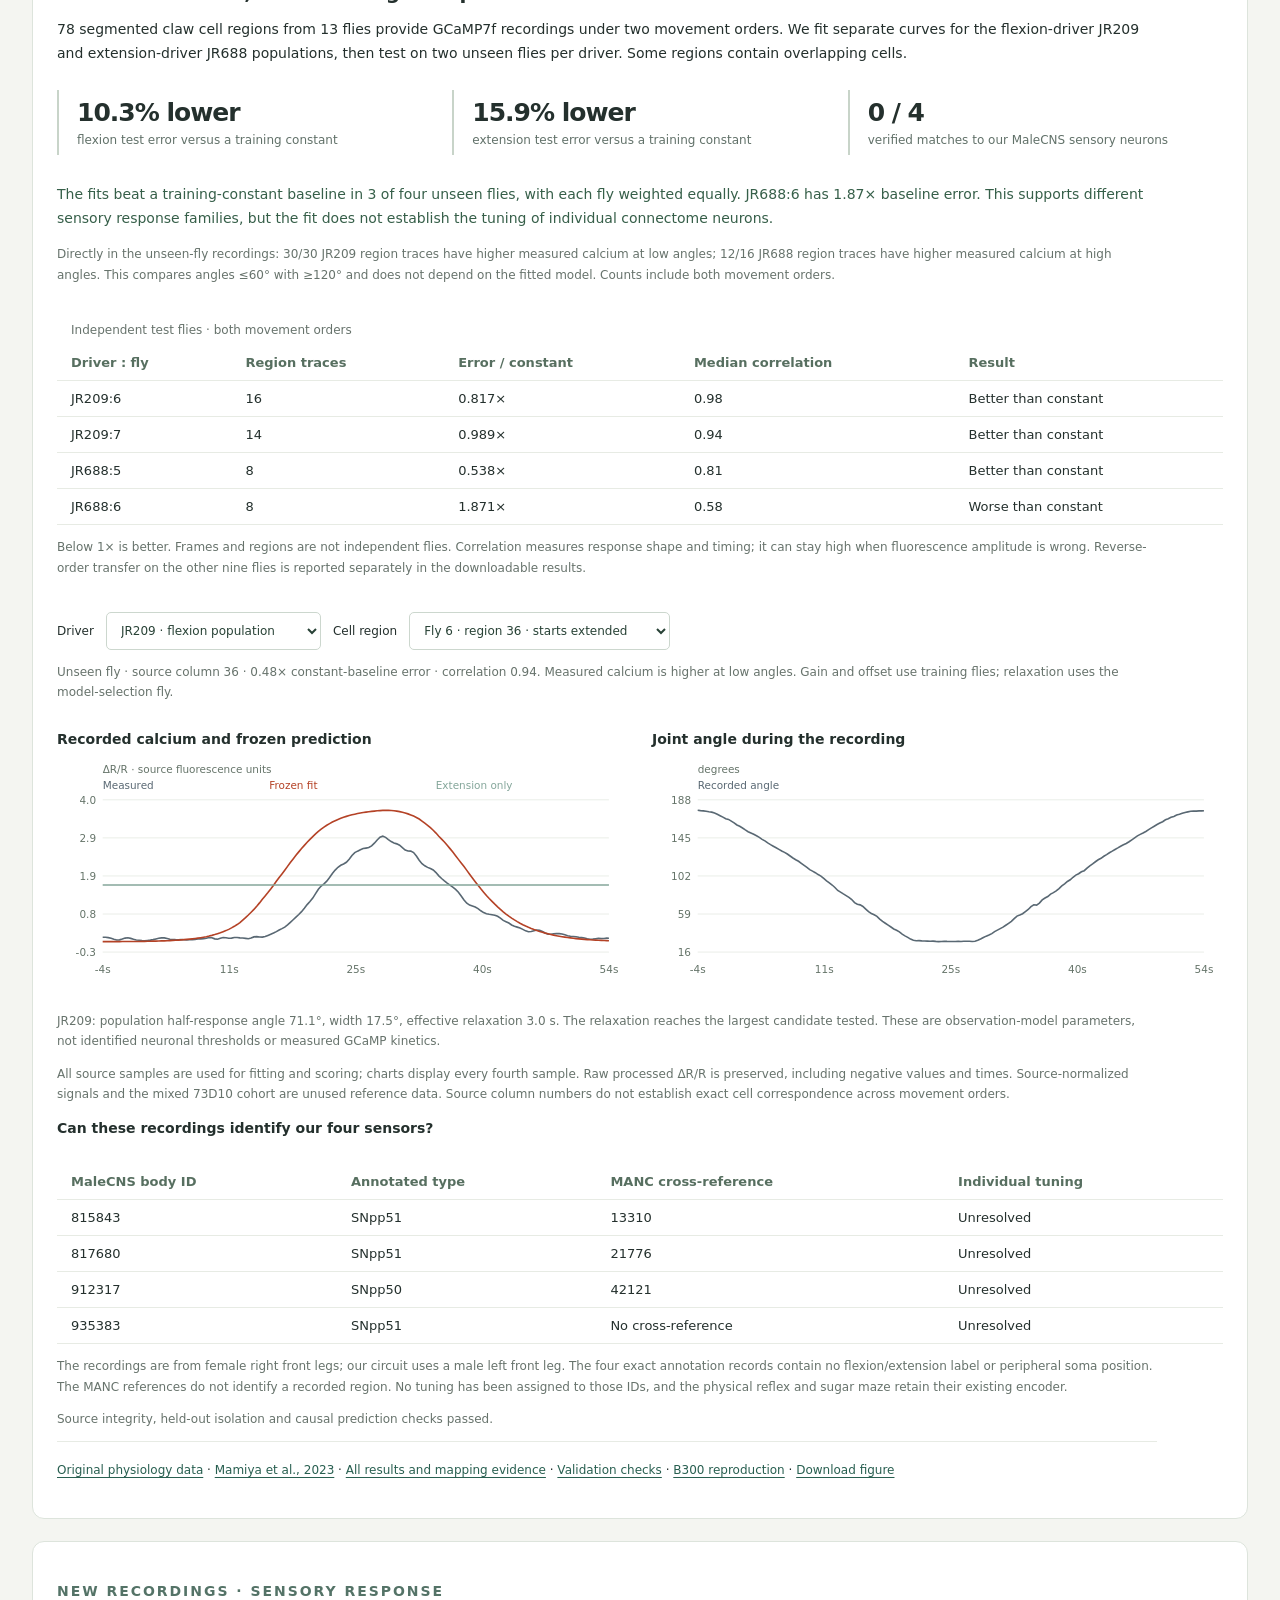
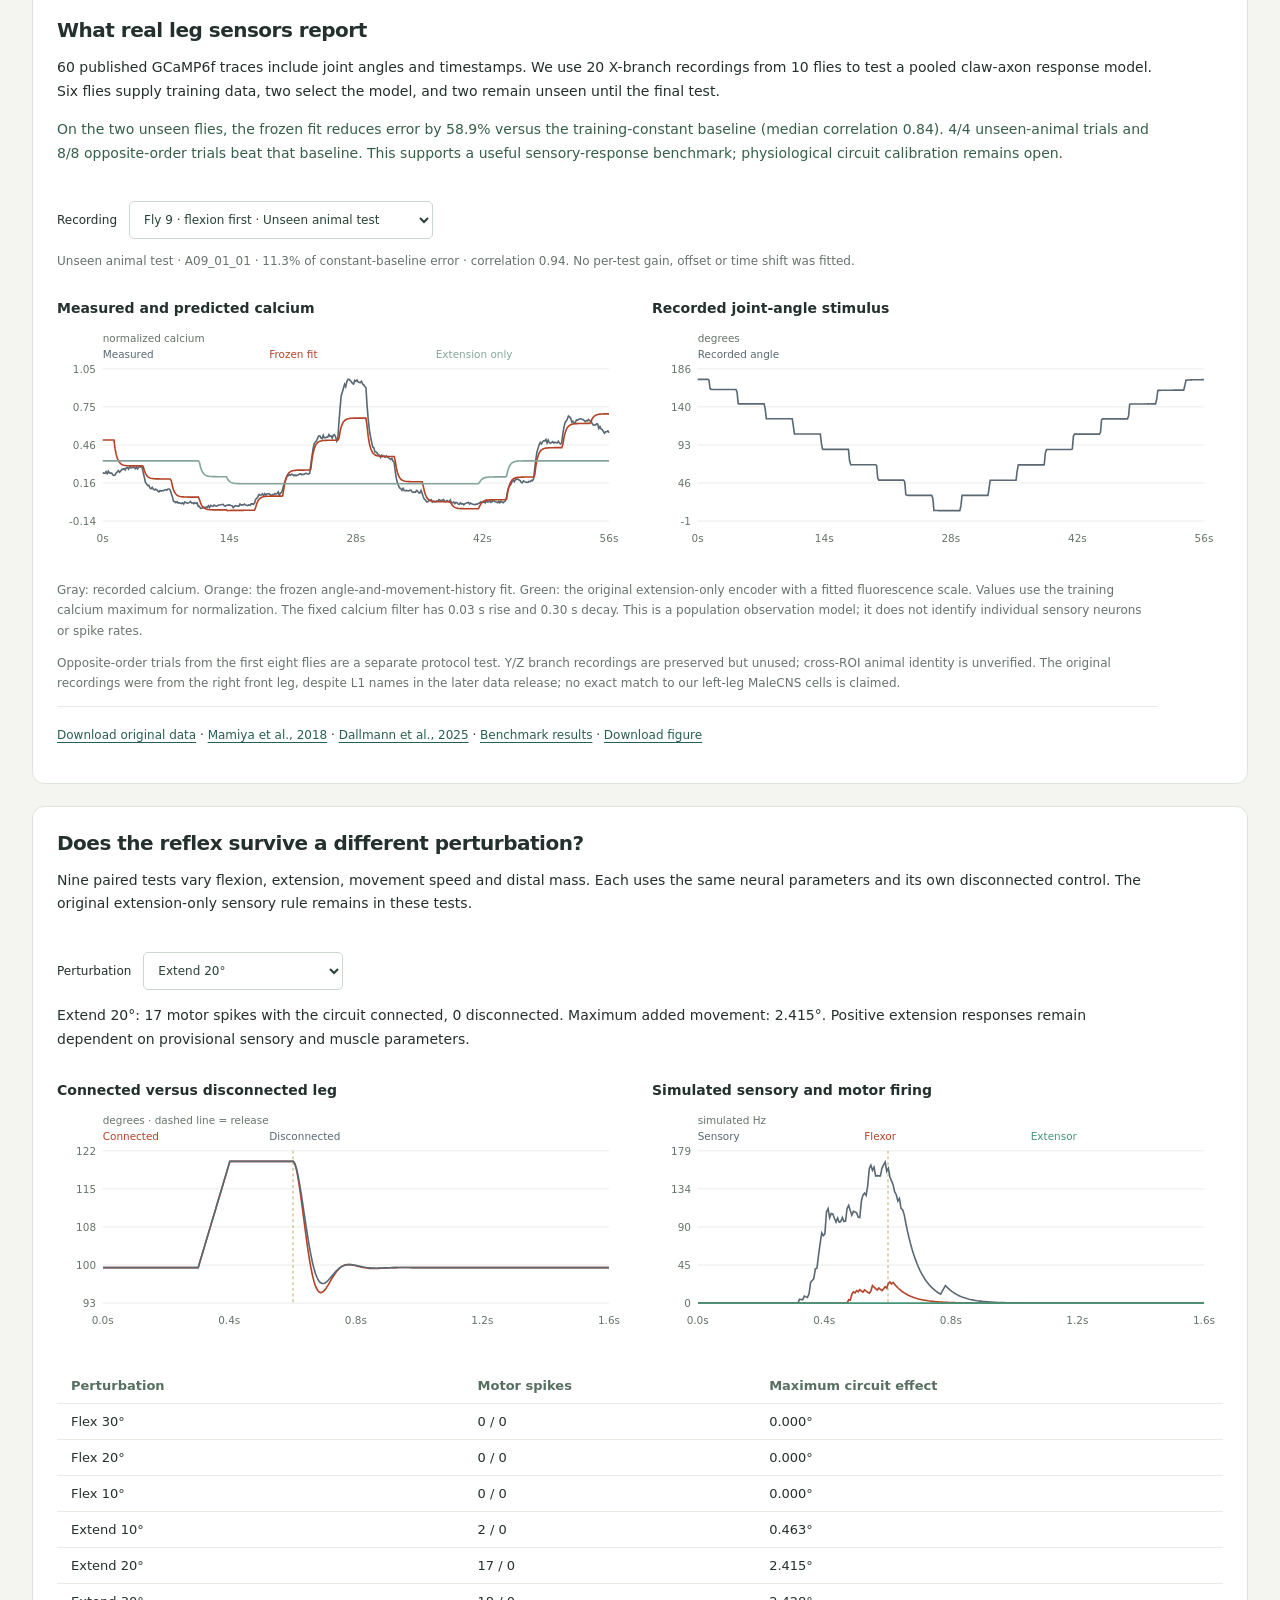
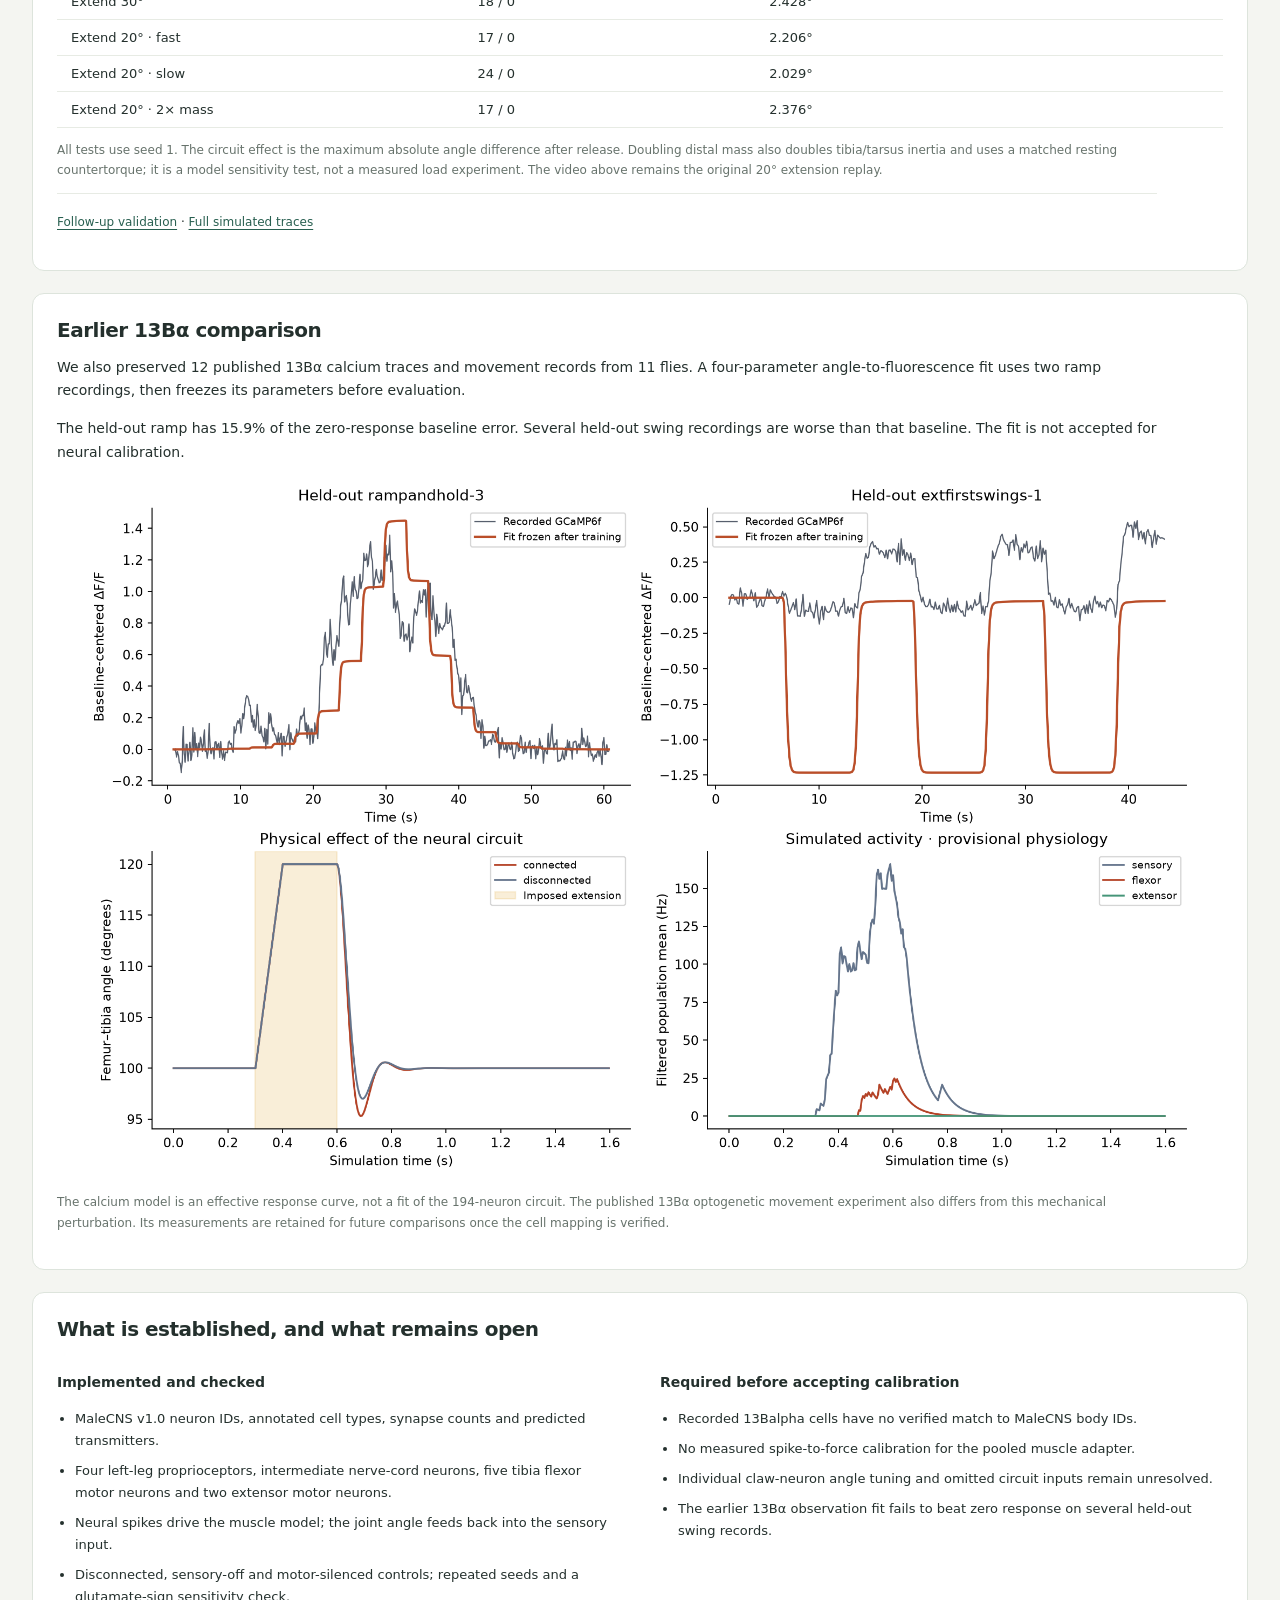
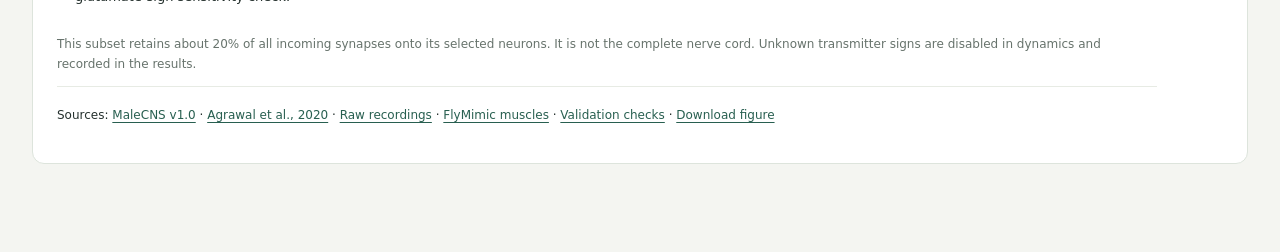
==== commit 34a3dd2d: "Publish B300 reproduction of claw cell validation" ====
--- a/wasm/calibration/index.html
+++ b/wasm/calibration/index.html
@@ -22,7 +22,7 @@
 <p id="cell-curve-details" class="caption"></p><p class="caption">All source samples are used for fitting and scoring; charts display every fourth sample. Raw processed ΔR/R is preserved, including negative values and times. Source-normalized signals and the mixed 73D10 cohort are unused reference data. Source column numbers do not establish exact cell correspondence across movement orders.</p>
 <h3>Can these recordings identify our four sensors?</h3><div class="table-scroll"><table><thead><tr><th>MaleCNS body ID</th><th>Annotated type</th><th>MANC cross-reference</th><th>Individual tuning</th></tr></thead><tbody id="cell-mapping"></tbody></table></div>
 <p class="caption">The recordings are from female right front legs; our circuit uses a male left front leg. The four exact annotation records contain no flexion/extension label or peripheral soma position. The MANC references do not identify a recorded region. No tuning has been assigned to those IDs, and the physical reflex and sugar maze retain their existing encoder.</p>
-<p id="cell-check-status" class="caption"></p><p class="sources"><a href="https://doi.org/10.5061/dryad.dbrv15f6q">Original physiology data</a> · <a href="https://doi.org/10.1016/j.neuron.2023.07.009">Mamiya et al., 2023</a> · <a href="claw-cells-report.json">All results and mapping evidence</a> · <a href="claw-cells-validation.json">Validation checks</a> · <a href="claw-cells.pdf">Download figure</a></p></section>
+<p id="cell-check-status" class="caption"></p><p class="sources"><a href="https://doi.org/10.5061/dryad.dbrv15f6q">Original physiology data</a> · <a href="https://doi.org/10.1016/j.neuron.2023.07.009">Mamiya et al., 2023</a> · <a href="claw-cells-report.json">All results and mapping evidence</a> · <a href="claw-cells-validation.json">Validation checks</a> · <a href="claw-cells-reproduction.json">B300 reproduction</a> · <a href="claw-cells.pdf">Download figure</a></p></section>
 <section class="panel" id="claw-benchmark"><p class="eyebrow">NEW RECORDINGS · SENSORY RESPONSE</p><h2>What real leg sensors report</h2><p>60 published GCaMP6f traces include joint angles and timestamps. We use 20 X-branch recordings from 10 flies to test a pooled claw-axon response model. Six flies supply training data, two select the model, and two remain unseen until the final test.</p><p id="claw-summary" role="status">Loading sensory benchmark…</p>
 <div class="controls"><label for="claw-record">Recording</label><select id="claw-record" disabled></select></div>
 <p id="claw-score" class="caption"></p><div class="charts"><div><h3>Measured and predicted calcium</h3><svg id="claw-chart" viewBox="0 0 600 250" role="img" aria-label="Published claw calcium compared with frozen predictions"></svg></div><div><h3>Recorded joint-angle stimulus</h3><svg id="claw-input-chart" viewBox="0 0 600 250" role="img" aria-label="Measured angle supplied to the calcium model"></svg></div></div>
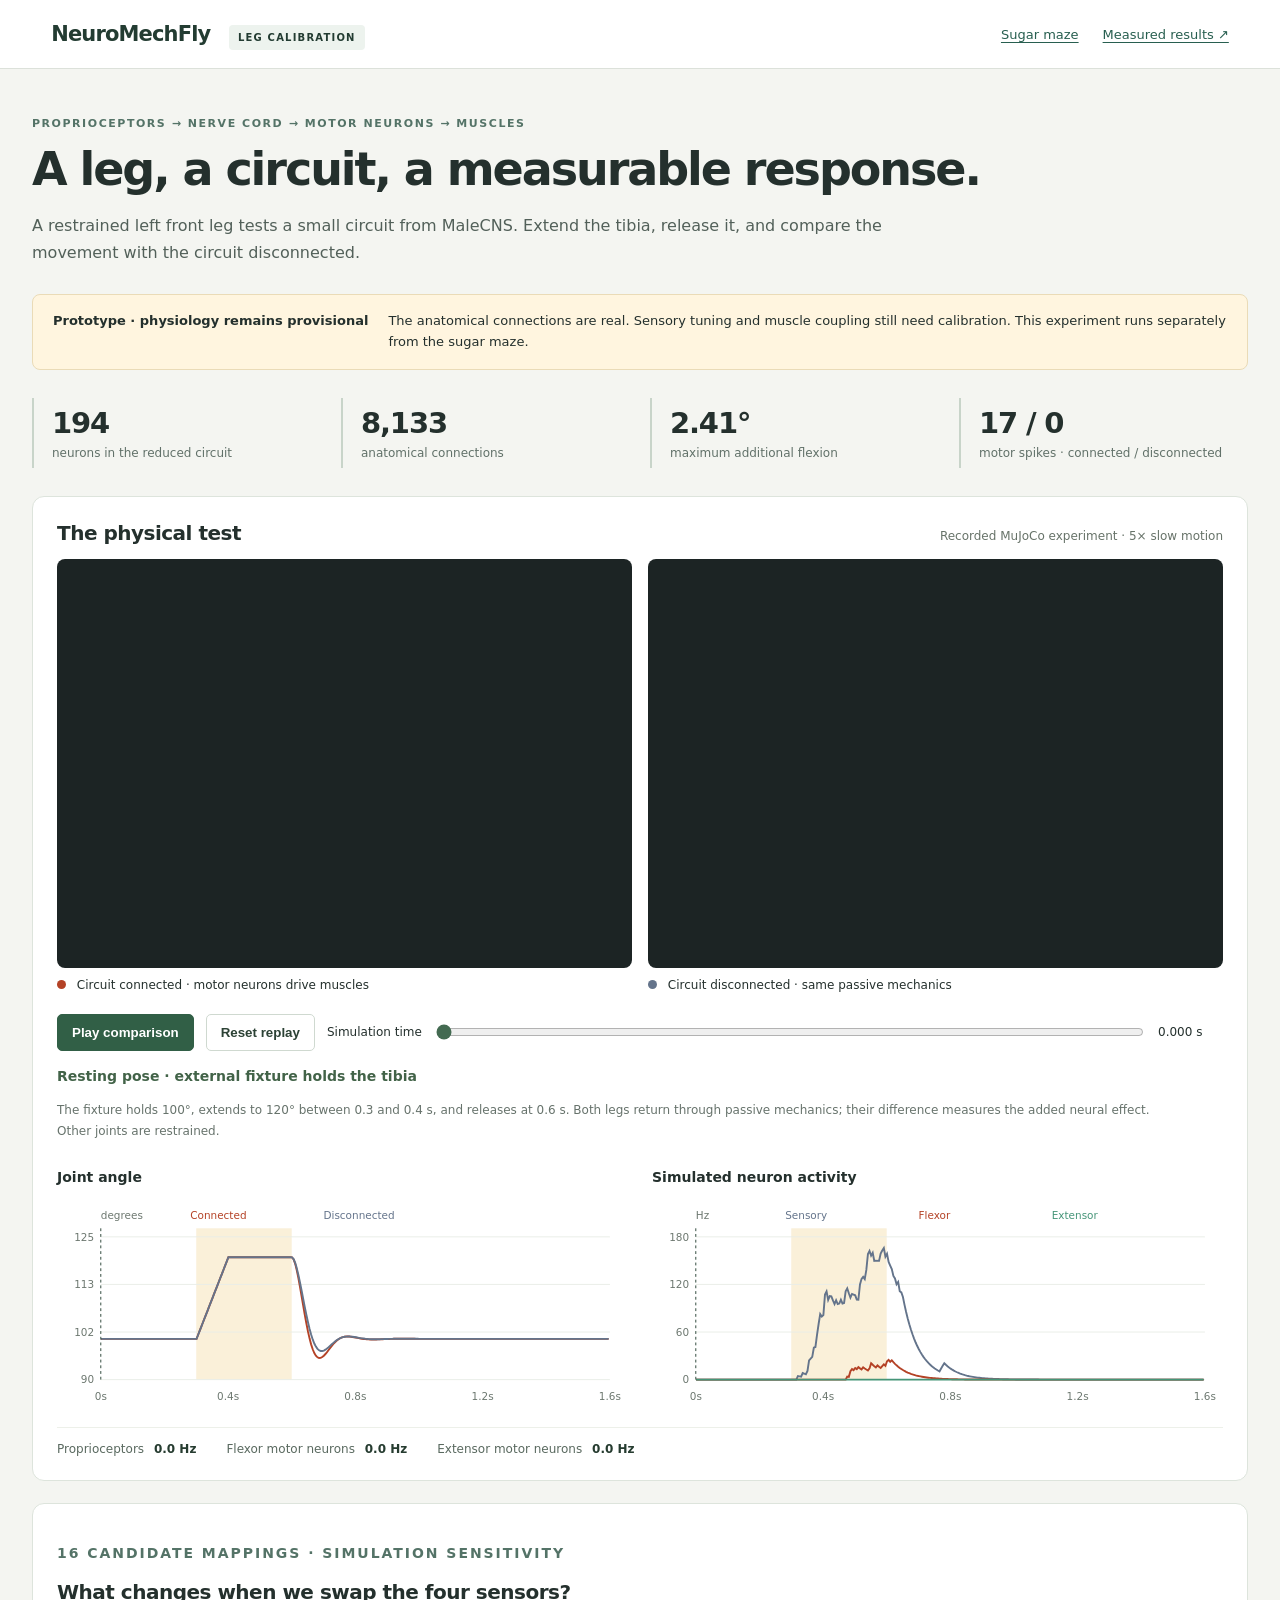
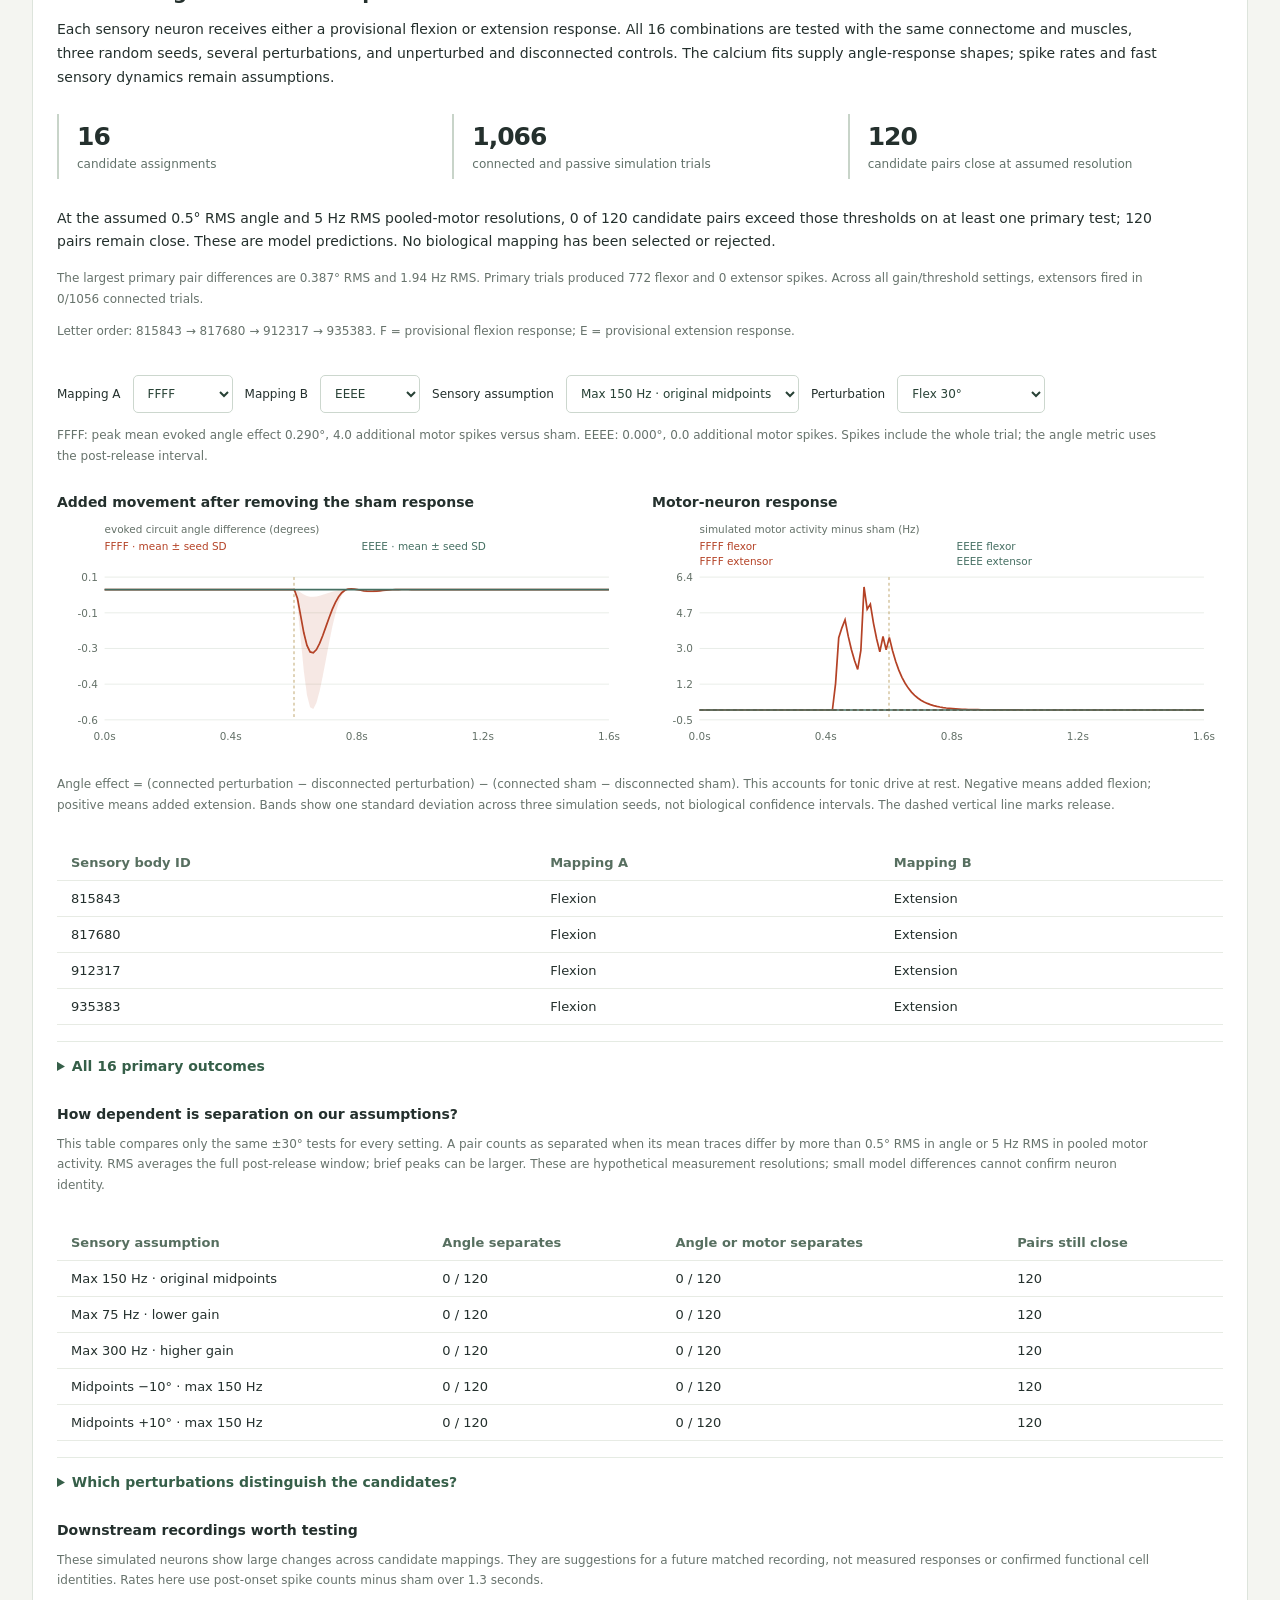
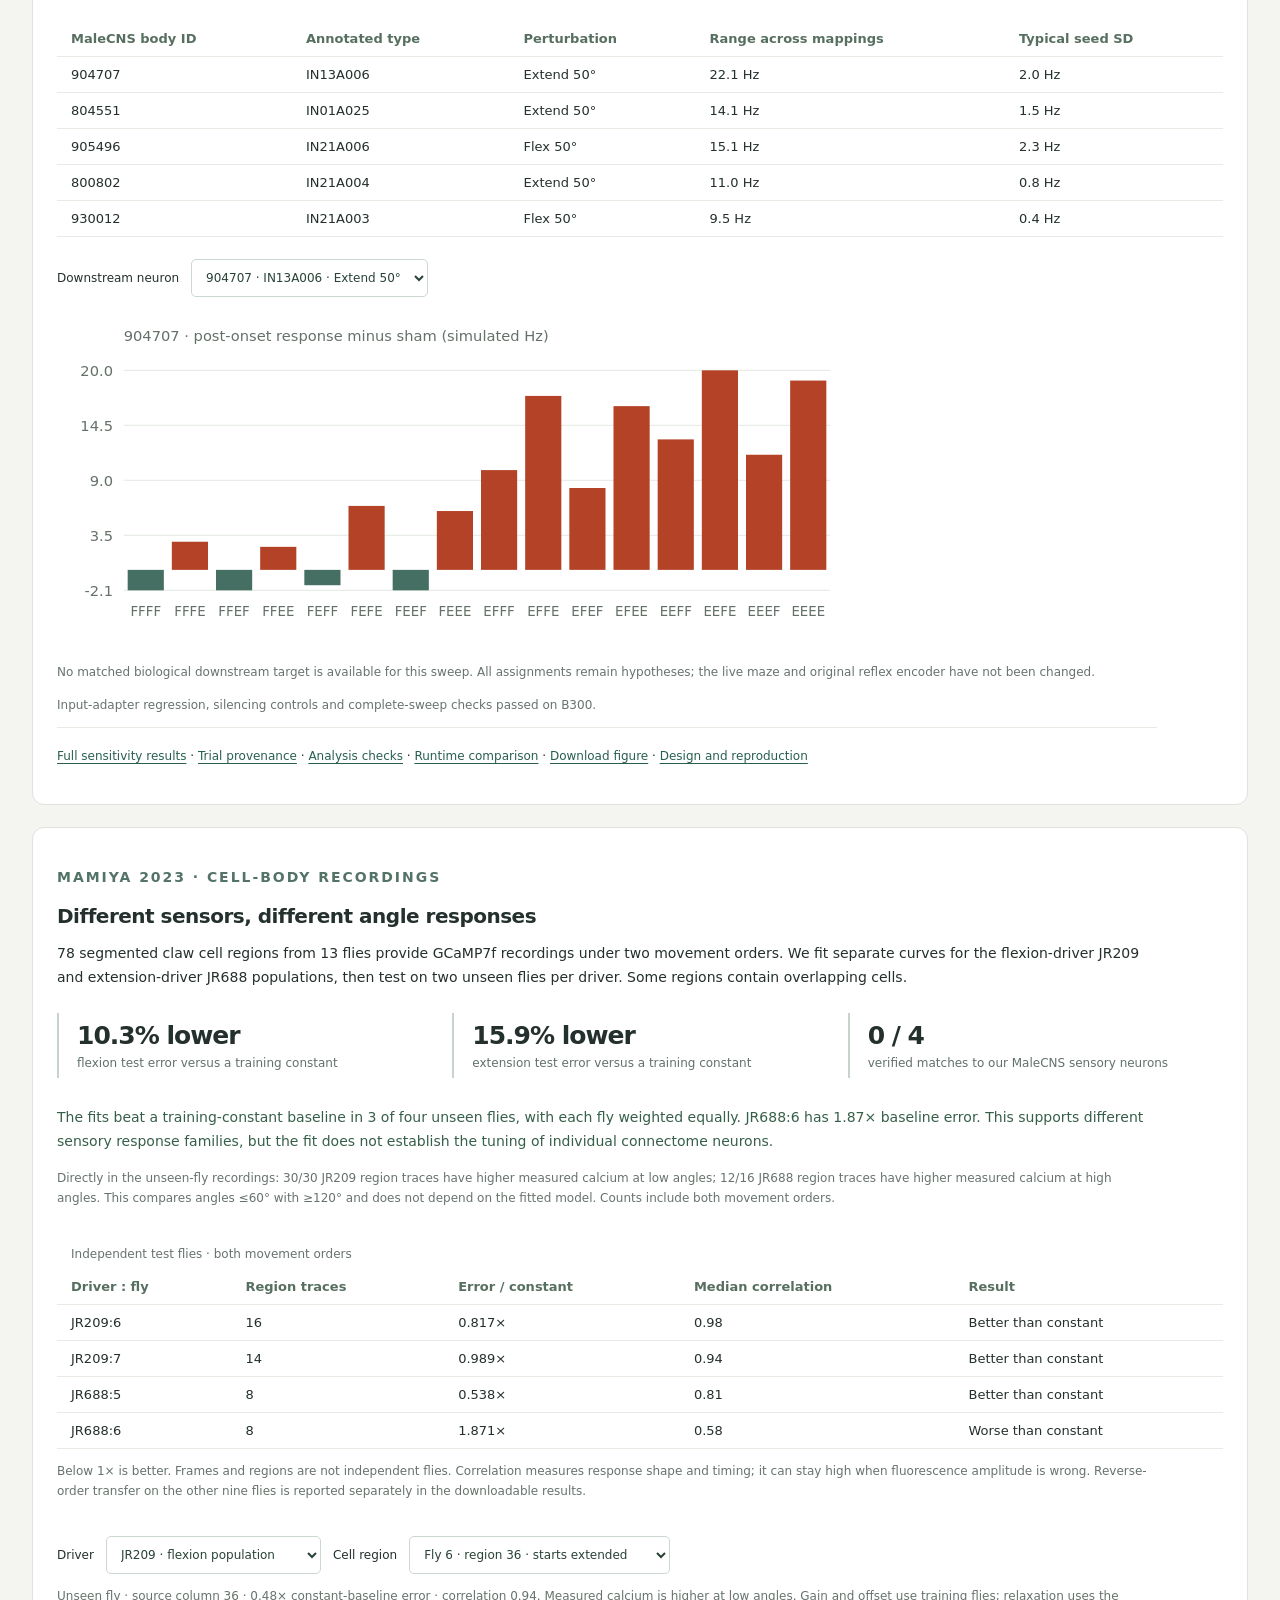
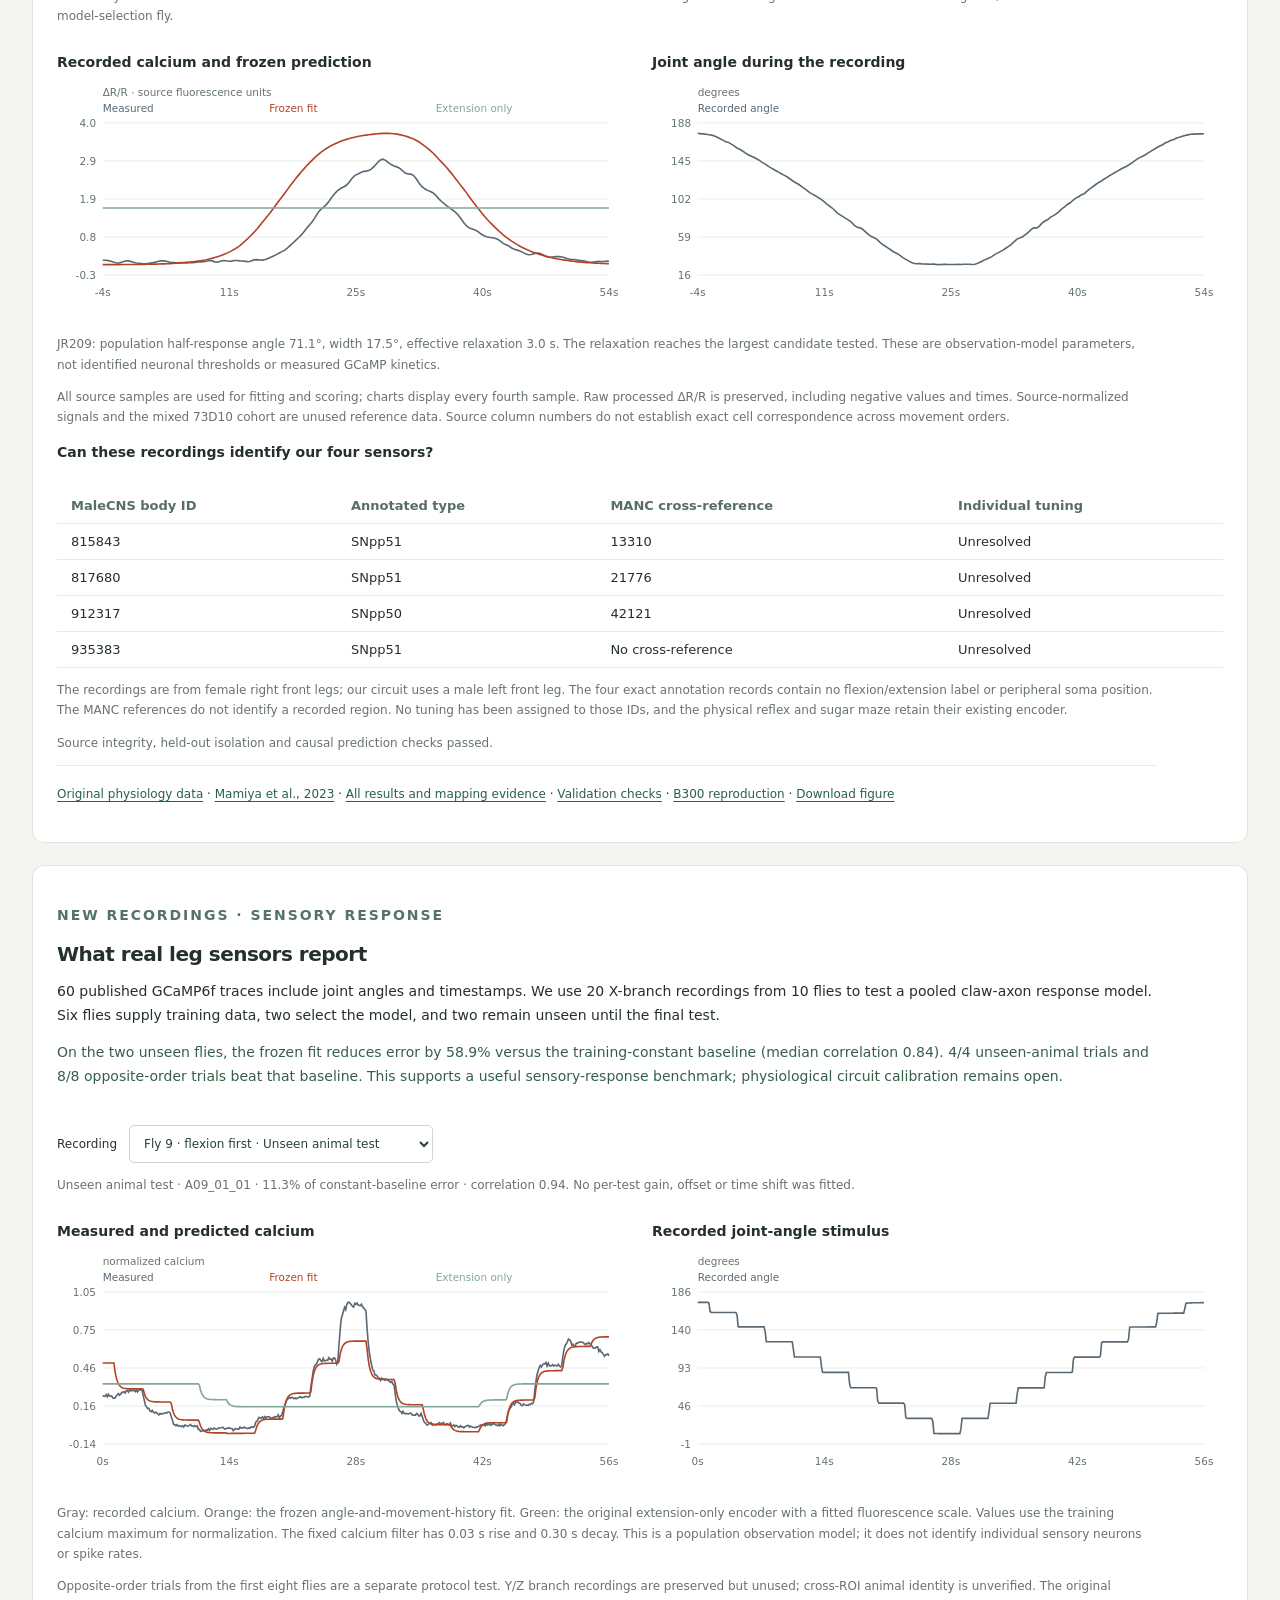
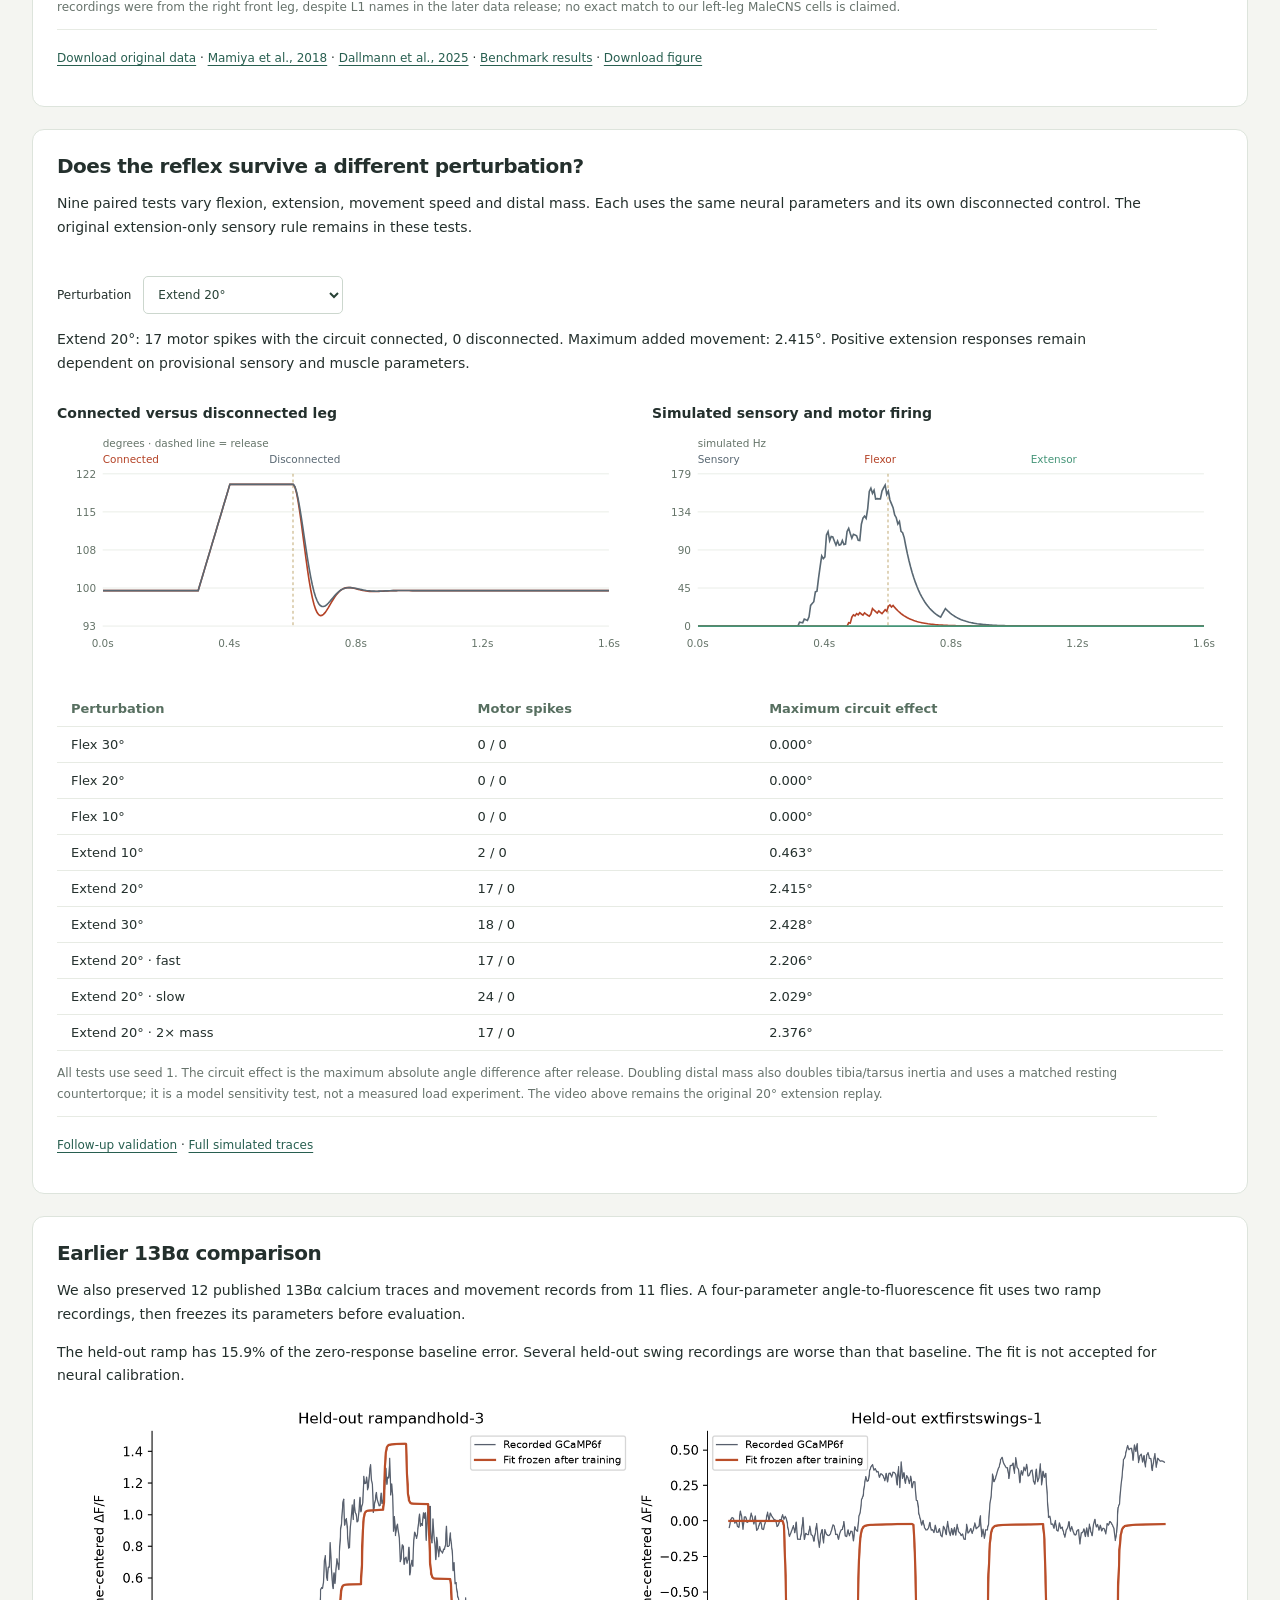
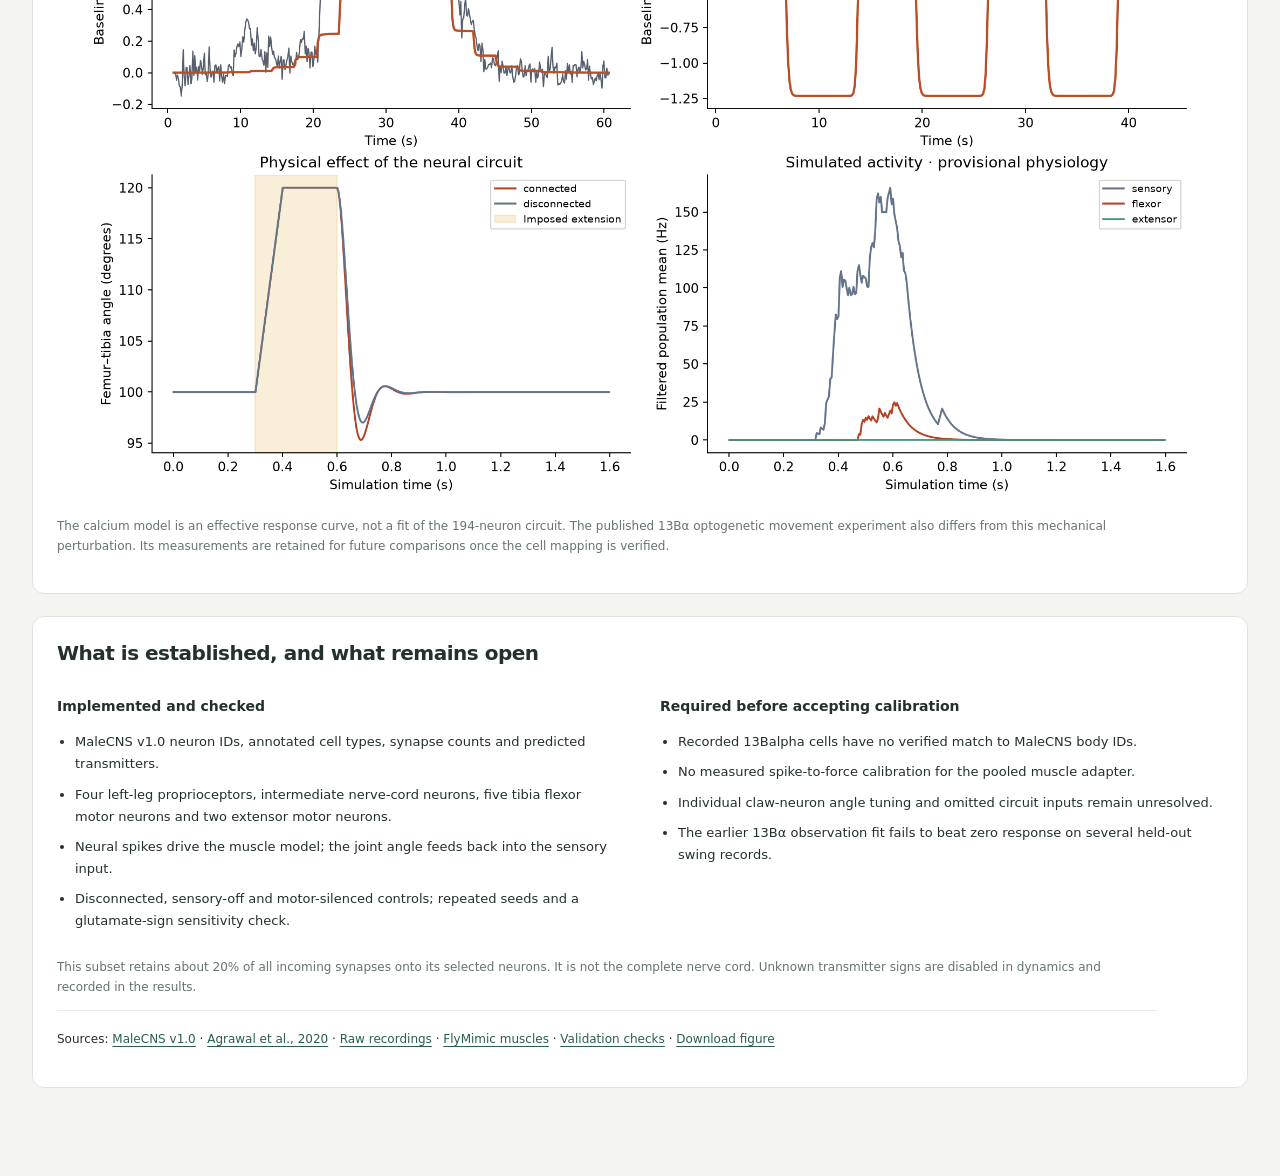
==== commit 8e012339: "Publish B300 sensory-assignment results and comparison viewer" ====
--- a/wasm/calibration/index.html
+++ b/wasm/calibration/index.html
@@ -11,6 +11,19 @@
 <div class="charts"><div><h3>Joint angle</h3><svg id="angle-chart" viewBox="0 0 600 240" role="img" aria-label="Joint angle over simulation time"></svg></div><div><h3>Simulated neuron activity</h3><svg id="rate-chart" viewBox="0 0 600 240" role="img" aria-label="Proprioceptor and motor-neuron activity"></svg></div></div>
 <div class="readouts"><span>Proprioceptors <strong id="sensory">—</strong></span><span>Flexor motor neurons <strong id="flexor">—</strong></span><span>Extensor motor neurons <strong id="extensor">—</strong></span></div>
 </section>
+<section class="panel" id="assignment-sweep"><p class="eyebrow">16 CANDIDATE MAPPINGS · SIMULATION SENSITIVITY</p><h2>What changes when we swap the four sensors?</h2>
+<p>Each sensory neuron receives either a provisional flexion or extension response. All 16 combinations are tested with the same connectome and muscles, three random seeds, several perturbations, and unperturbed and disconnected controls. The calcium fits supply angle-response shapes; spike rates and fast sensory dynamics remain assumptions.</p>
+<div class="stats cell-stats"><div><strong id="assignment-total">—</strong><span>candidate assignments</span></div><div><strong id="assignment-trials">—</strong><span>connected and passive simulation trials</span></div><div><strong id="assignment-close">—</strong><span>candidate pairs close at assumed resolution</span></div></div>
+<p id="assignment-summary" role="status">Loading assignment sweep…</p><p id="assignment-observation" class="caption"></p><p id="assignment-order" class="caption"></p>
+<div class="controls"><label for="assignment-a">Mapping A</label><select id="assignment-a" disabled></select><label for="assignment-b">Mapping B</label><select id="assignment-b" disabled></select><label for="assignment-setting">Sensory assumption</label><select id="assignment-setting" disabled></select><label for="assignment-protocol">Perturbation</label><select id="assignment-protocol" disabled></select></div>
+<p id="assignment-detail" class="caption"></p><div class="charts"><div><h3>Added movement after removing the sham response</h3><svg id="assignment-angle-chart" viewBox="0 0 600 250" role="img" aria-label="Comparison of candidate evoked circuit angle effects"></svg></div><div><h3>Motor-neuron response</h3><svg id="assignment-motor-chart" viewBox="0 0 600 250" role="img" aria-label="Comparison of candidate motor activity minus sham"></svg></div></div>
+<p class="caption">Angle effect = (connected perturbation − disconnected perturbation) − (connected sham − disconnected sham). This accounts for tonic drive at rest. Negative means added flexion; positive means added extension. Bands show one standard deviation across three simulation seeds, not biological confidence intervals. The dashed vertical line marks release.</p>
+<div class="table-scroll"><table><thead><tr><th>Sensory body ID</th><th>Mapping A</th><th>Mapping B</th></tr></thead><tbody id="assignment-cell-labels"></tbody></table></div>
+<details><summary>All 16 primary outcomes</summary><p class="caption">Peak absolute mean evoked angle contrast after release, in degrees. This measures sensitivity, not accuracy against a real fly.</p><div class="table-scroll"><table><thead id="assignment-matrix-head"></thead><tbody id="assignment-matrix"></tbody></table></div></details>
+<h3>How dependent is separation on our assumptions?</h3><p class="caption">This table compares only the same ±30° tests for every setting. A pair counts as separated when its mean traces differ by more than 0.5° RMS in angle or 5 Hz RMS in pooled motor activity. RMS averages the full post-release window; brief peaks can be larger. These are hypothetical measurement resolutions; small model differences cannot confirm neuron identity.</p><div class="table-scroll"><table><thead><tr><th>Sensory assumption</th><th>Angle separates</th><th>Angle or motor separates</th><th>Pairs still close</th></tr></thead><tbody id="assignment-sensitivity"></tbody></table></div>
+<details><summary>Which perturbations distinguish the candidates?</summary><div class="table-scroll"><table><thead><tr><th>Perturbation</th><th>Angle separates</th><th>Angle or motor separates</th><th>Also separated in every seed</th></tr></thead><tbody id="assignment-protocols"></tbody></table></div><p class="caption">Each count is out of 120 pairs. Pairwise closeness is not transitive. Common random draws reduce comparison noise; seed consistency is not statistical evidence from animals.</p></details>
+<h3>Downstream recordings worth testing</h3><p class="caption">These simulated neurons show large changes across candidate mappings. They are suggestions for a future matched recording, not measured responses or confirmed functional cell identities. Rates here use post-onset spike counts minus sham over 1.3 seconds.</p><div class="table-scroll"><table><thead><tr><th>MaleCNS body ID</th><th>Annotated type</th><th>Perturbation</th><th>Range across mappings</th><th>Typical seed SD</th></tr></thead><tbody id="assignment-readouts"></tbody></table></div><div class="controls"><label for="assignment-neuron">Downstream neuron</label><select id="assignment-neuron" disabled></select></div><svg id="assignment-neuron-chart" class="assignment-neuron-chart" viewBox="0 0 600 250" role="img" aria-label="Predicted downstream neuron response for all sixteen mappings"></svg>
+<p class="caption">No matched biological downstream target is available for this sweep. All assignments remain hypotheses; the live maze and original reflex encoder have not been changed.</p><p id="assignment-checks" class="caption"></p><p class="sources"><a href="assignment-report.json">Full sensitivity results</a> · <a href="assignment-trial-hashes.json">Trial provenance</a> · <a href="assignment-analysis-validation.json">Analysis checks</a> · <a href="assignment-runtime-comparison.json">Runtime comparison</a> · <a href="assignment-sweep.pdf">Download figure</a> · <a href="https://github.com/vexilligera/fly-gym/blob/codex/vision-olfaction-maze/brain/ASSIGNMENT_SWEEP.md">Design and reproduction</a></p></section>
 <section class="panel" id="claw-cell-validation"><p class="eyebrow">MAMIYA 2023 · CELL-BODY RECORDINGS</p><h2>Different sensors, different angle responses</h2>
 <p>78 segmented claw cell regions from 13 flies provide GCaMP7f recordings under two movement orders. We fit separate curves for the flexion-driver JR209 and extension-driver JR688 populations, then test on two unseen flies per driver. Some regions contain overlapping cells.</p>
 <div class="stats cell-stats"><div><strong id="cell-flex-error">—</strong><span>flexion test error versus a training constant</span></div><div><strong id="cell-ext-error">—</strong><span>extension test error versus a training constant</span></div><div><strong id="cell-map-count">—</strong><span>verified matches to our MaleCNS sensory neurons</span></div></div>
@@ -32,4 +45,4 @@
 <div class="table-scroll"><table><thead><tr><th>Perturbation</th><th>Motor spikes</th><th>Maximum circuit effect</th></tr></thead><tbody id="sweep-table"></tbody></table></div><p class="caption">All tests use seed 1. The circuit effect is the maximum absolute angle difference after release. Doubling distal mass also doubles tibia/tarsus inertia and uses a matched resting countertorque; it is a model sensitivity test, not a measured load experiment. The video above remains the original 20° extension replay.</p><p class="sources"><a href="followup-validation.json">Follow-up validation</a> · <a href="sweep-trials.json">Full simulated traces</a></p></section>
 <section class="panel"><h2>Earlier 13Bα comparison</h2><p>We also preserved 12 published 13Bα calcium traces and movement records from 11 flies. A four-parameter angle-to-fluorescence fit uses two ramp recordings, then freezes its parameters before evaluation.</p><p id="fit-result"></p><img class="comparison" src="calibration.png" alt="Recorded versus predicted calcium signals and the physical circuit-disconnection comparison"><p class="caption">The calcium model is an effective response curve, not a fit of the 194-neuron circuit. The published 13Bα optogenetic movement experiment also differs from this mechanical perturbation. Its measurements are retained for future comparisons once the cell mapping is verified.</p></section>
 <section class="panel"><h2>What is established, and what remains open</h2><div class="scope"><div><h3>Implemented and checked</h3><ul><li>MaleCNS v1.0 neuron IDs, annotated cell types, synapse counts and predicted transmitters.</li><li>Four left-leg proprioceptors, intermediate nerve-cord neurons, five tibia flexor motor neurons and two extensor motor neurons.</li><li>Neural spikes drive the muscle model; the joint angle feeds back into the sensory input.</li><li>Disconnected, sensory-off and motor-silenced controls; repeated seeds and a glutamate-sign sensitivity check.</li></ul></div><div><h3>Required before accepting calibration</h3><ul id="limits"></ul></div></div><p class="caption">This subset retains about 20% of all incoming synapses onto its selected neurons. It is not the complete nerve cord. Unknown transmitter signs are disabled in dynamics and recorded in the results.</p><p class="sources">Sources: <a href="https://janelia-flyem.github.io/male-cns/download/">MaleCNS v1.0</a> · <a href="https://elifesciences.org/articles/60299">Agrawal et al., 2020</a> · <a href="https://doi.org/10.5061/dryad.k3j9kd55t">Raw recordings</a> · <a href="https://github.com/gizemozd/FlyMimic">FlyMimic muscles</a> · <a href="validation.json">Validation checks</a> · <a href="calibration.pdf">Download figure</a></p></section>
-</main><script type="module" src="calibration.js"></script><script type="module" src="reflex-followup.js"></script><script type="module" src="claw-cells.js"></script></body></html>
+</main><script type="module" src="calibration.js"></script><script type="module" src="reflex-followup.js"></script><script type="module" src="claw-cells.js"></script><script type="module" src="assignment-sweep.js"></script></body></html>
--- a/wasm/calibration/calibration.css
+++ b/wasm/calibration/calibration.css
@@ -2,3 +2,7 @@
 .controls select{min-width:200px;max-width:100%;padding:10px;border:1px solid #ccd7ce;border-radius:5px;background:#fff;color:#284236;font:inherit}.table-scroll{overflow-x:auto}table{width:100%;border-collapse:collapse;font-size:13px;margin-top:18px}th,td{text-align:left;padding:10px 14px;border-bottom:1px solid #e7ebe4}th{font-weight:600;color:#576f60}td{font-variant-numeric:tabular-nums}#claw-summary{color:#365f49}
 
 .cell-stats{grid-template-columns:repeat(3,1fr);margin-top:24px}.cell-stats strong{font-size:25px}caption{text-align:left;font-size:12px;color:#67736c;padding:8px 14px}#claw-cell-validation{scroll-margin-top:24px}#cell-verdict{color:#365f49}@media(max-width:600px){.cell-stats{grid-template-columns:1fr}.cell-stats strong{font-size:23px}}
+
+#assignment-sweep{scroll-margin-top:24px}#assignment-sweep .controls{flex-wrap:wrap}#assignment-sweep select{min-width:100px}details{border-top:1px solid #e5ebe3;padding:16px 0;margin-top:16px}summary{cursor:pointer;font-size:14px;color:#365f49;font-weight:600}#assignment-matrix td:first-child{font-family:ui-monospace,monospace}
+
+.assignment-neuron-chart{width:100%;max-width:800px;display:block;margin-top:20px;font-family:inherit;font-size:11px}
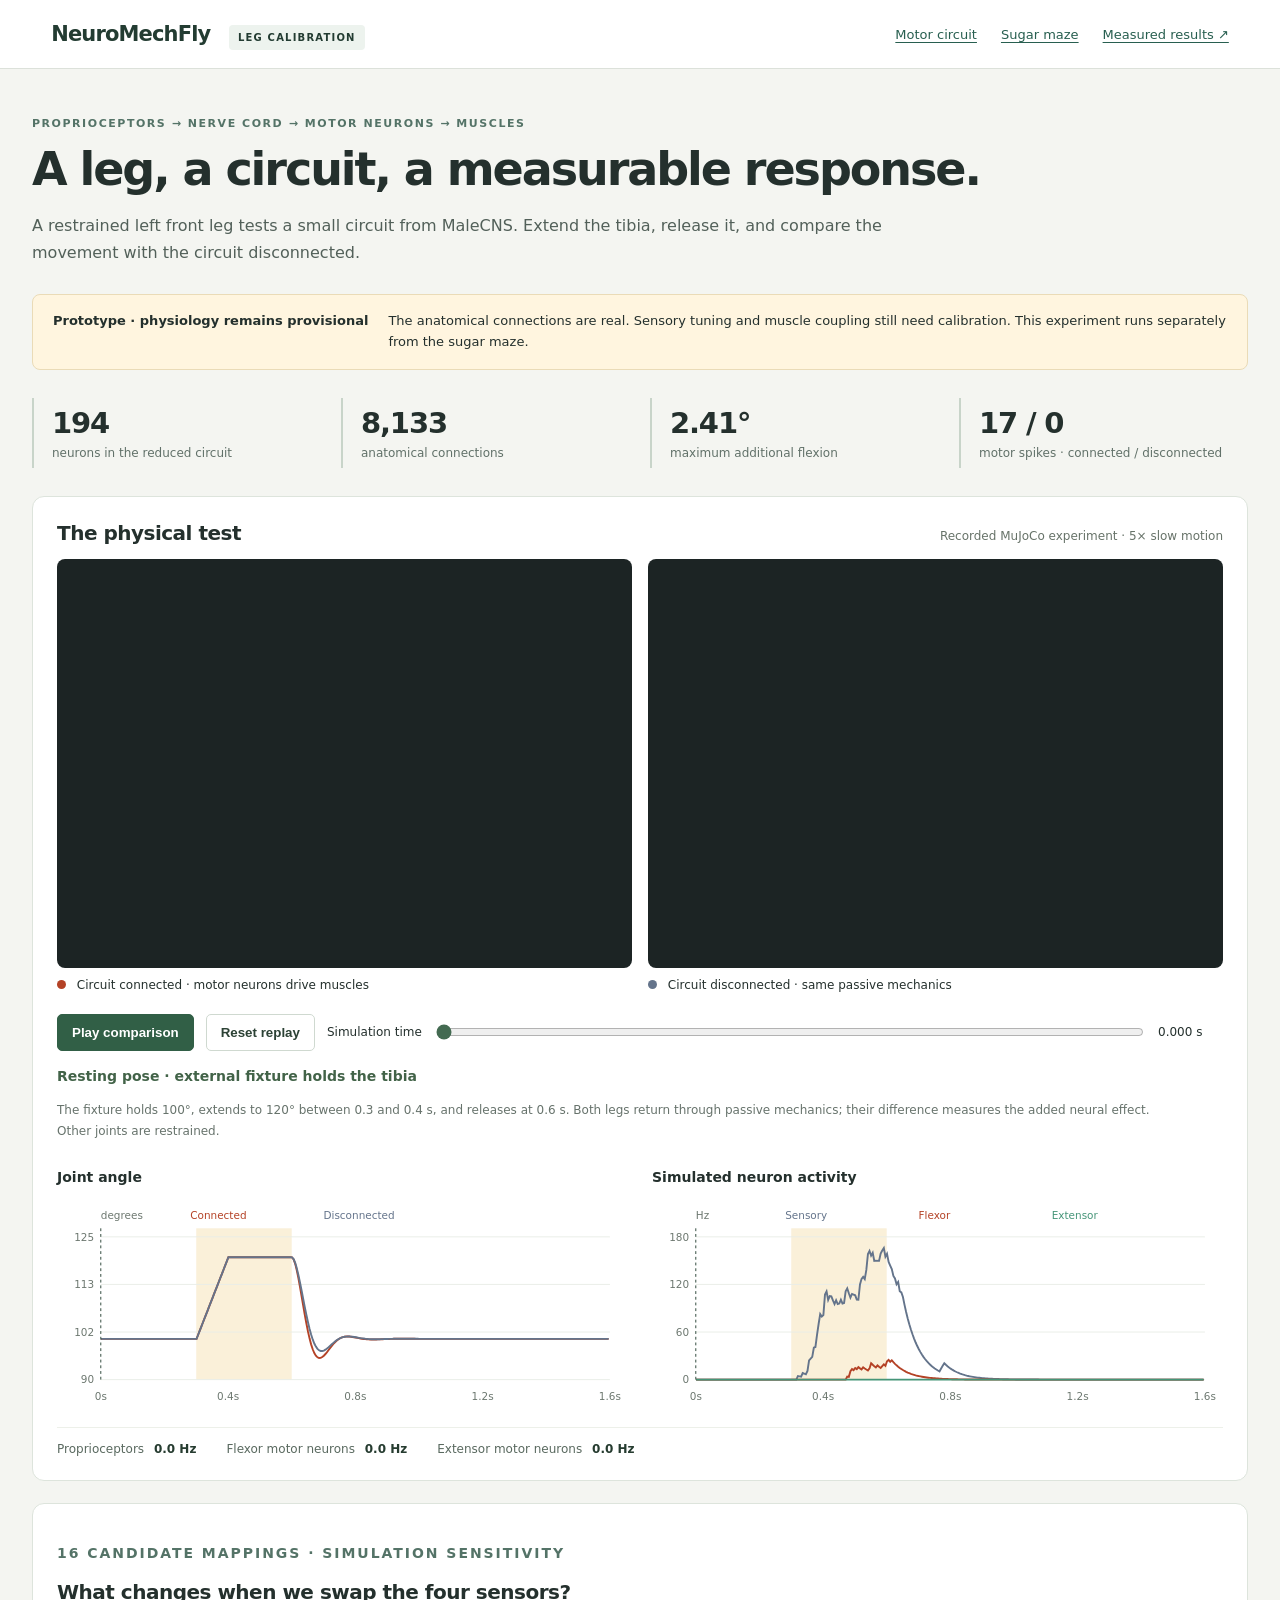
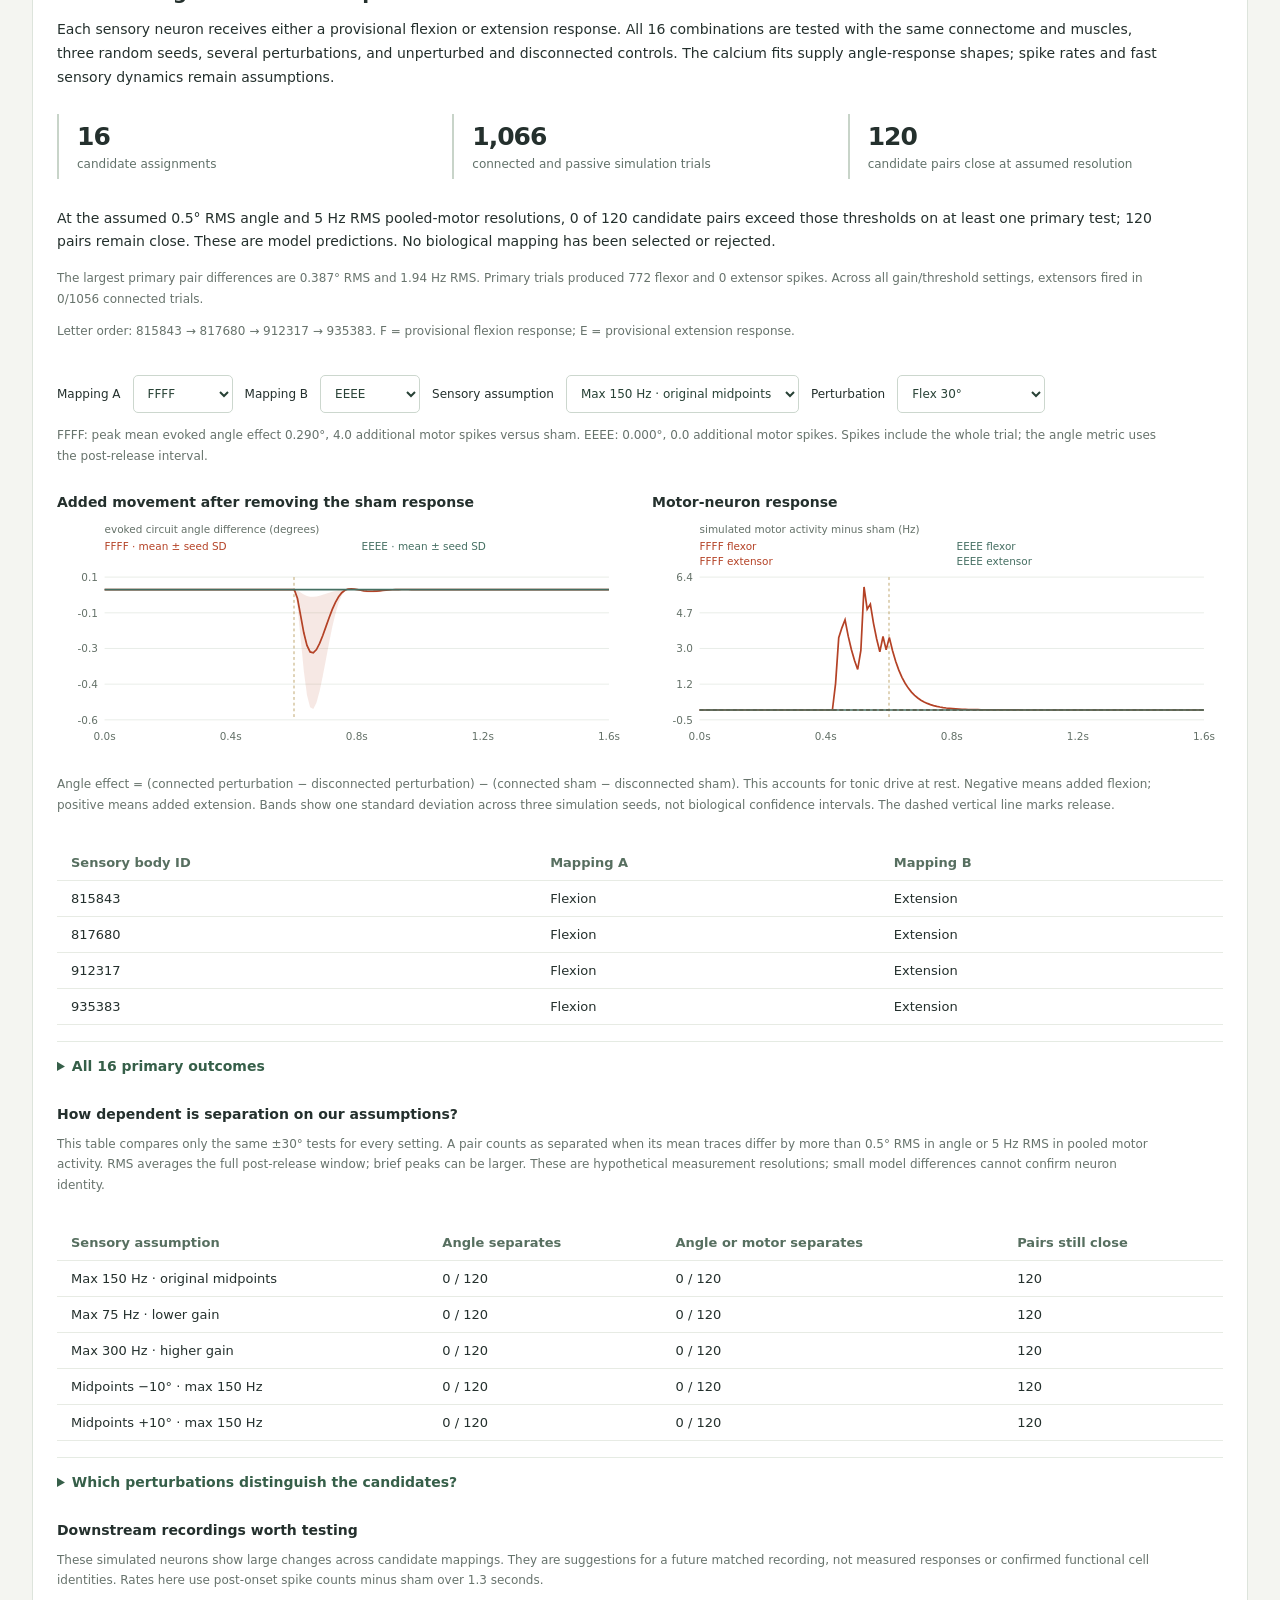
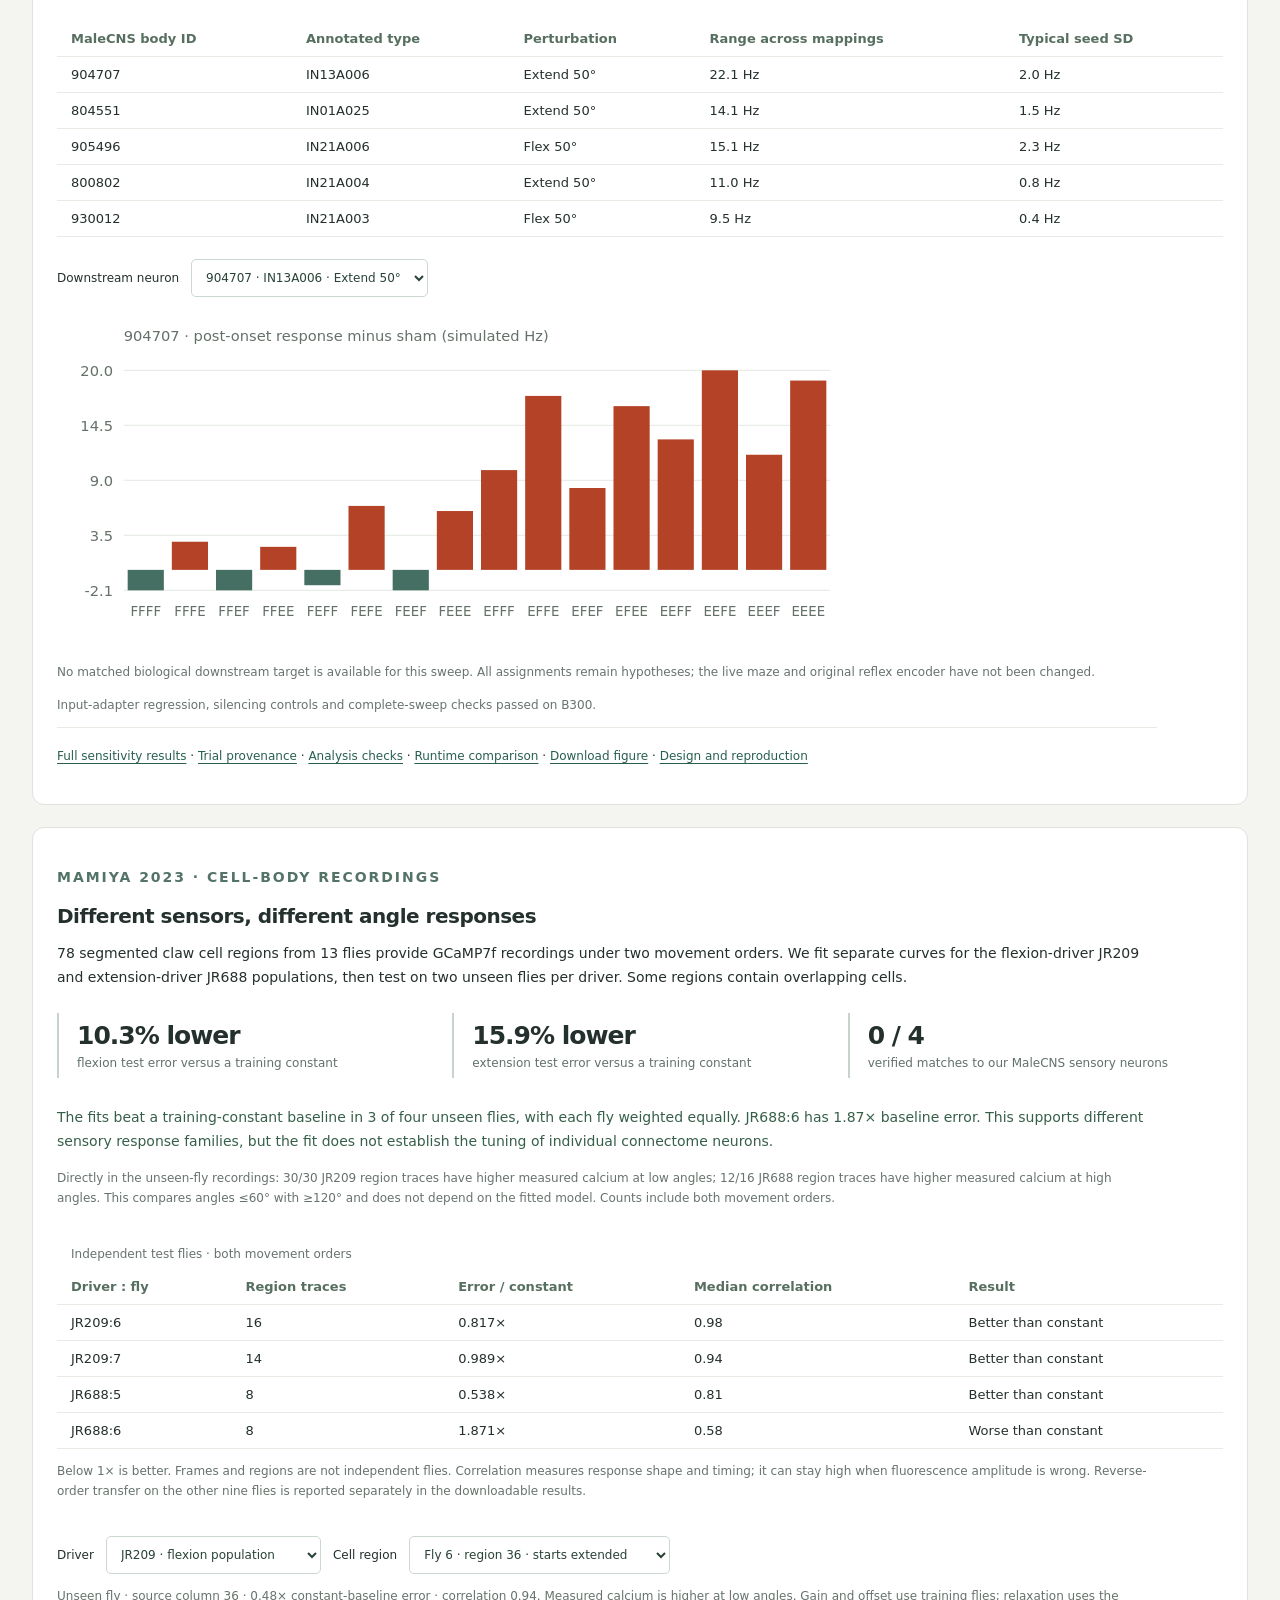
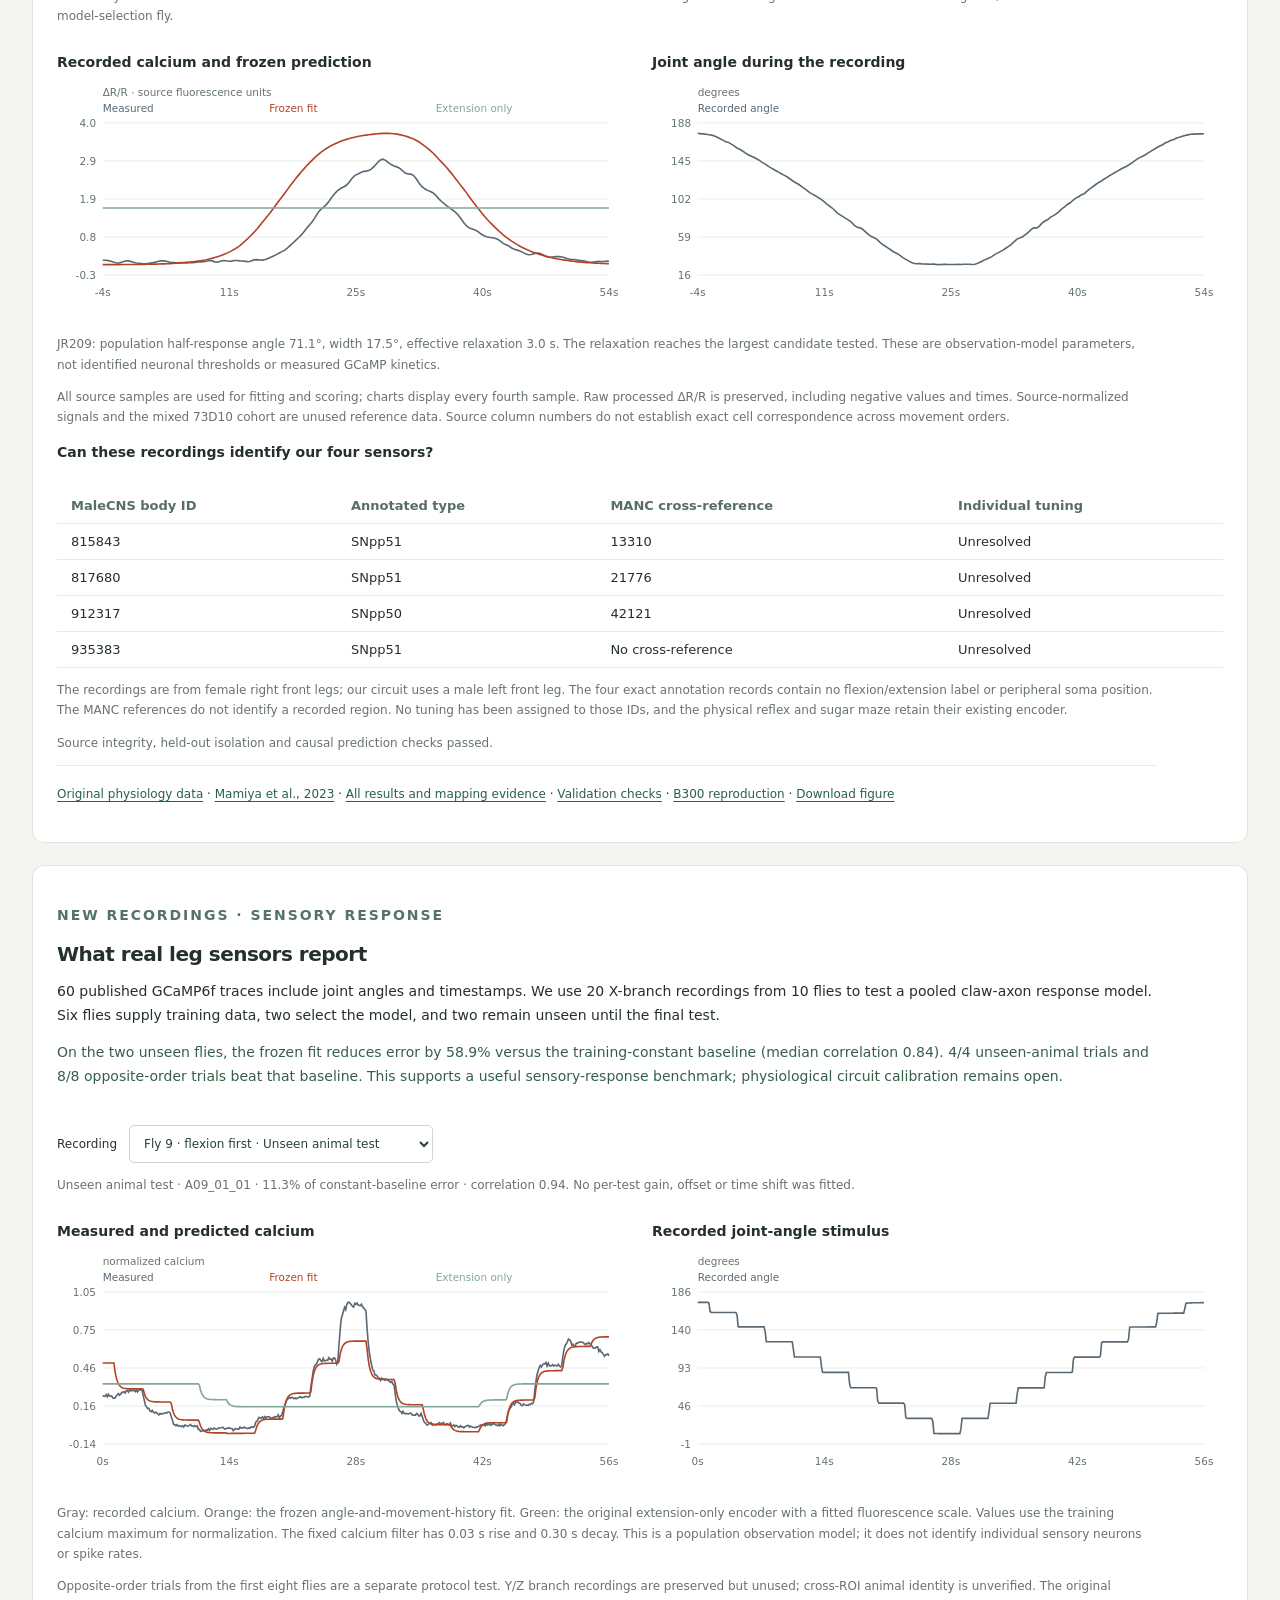
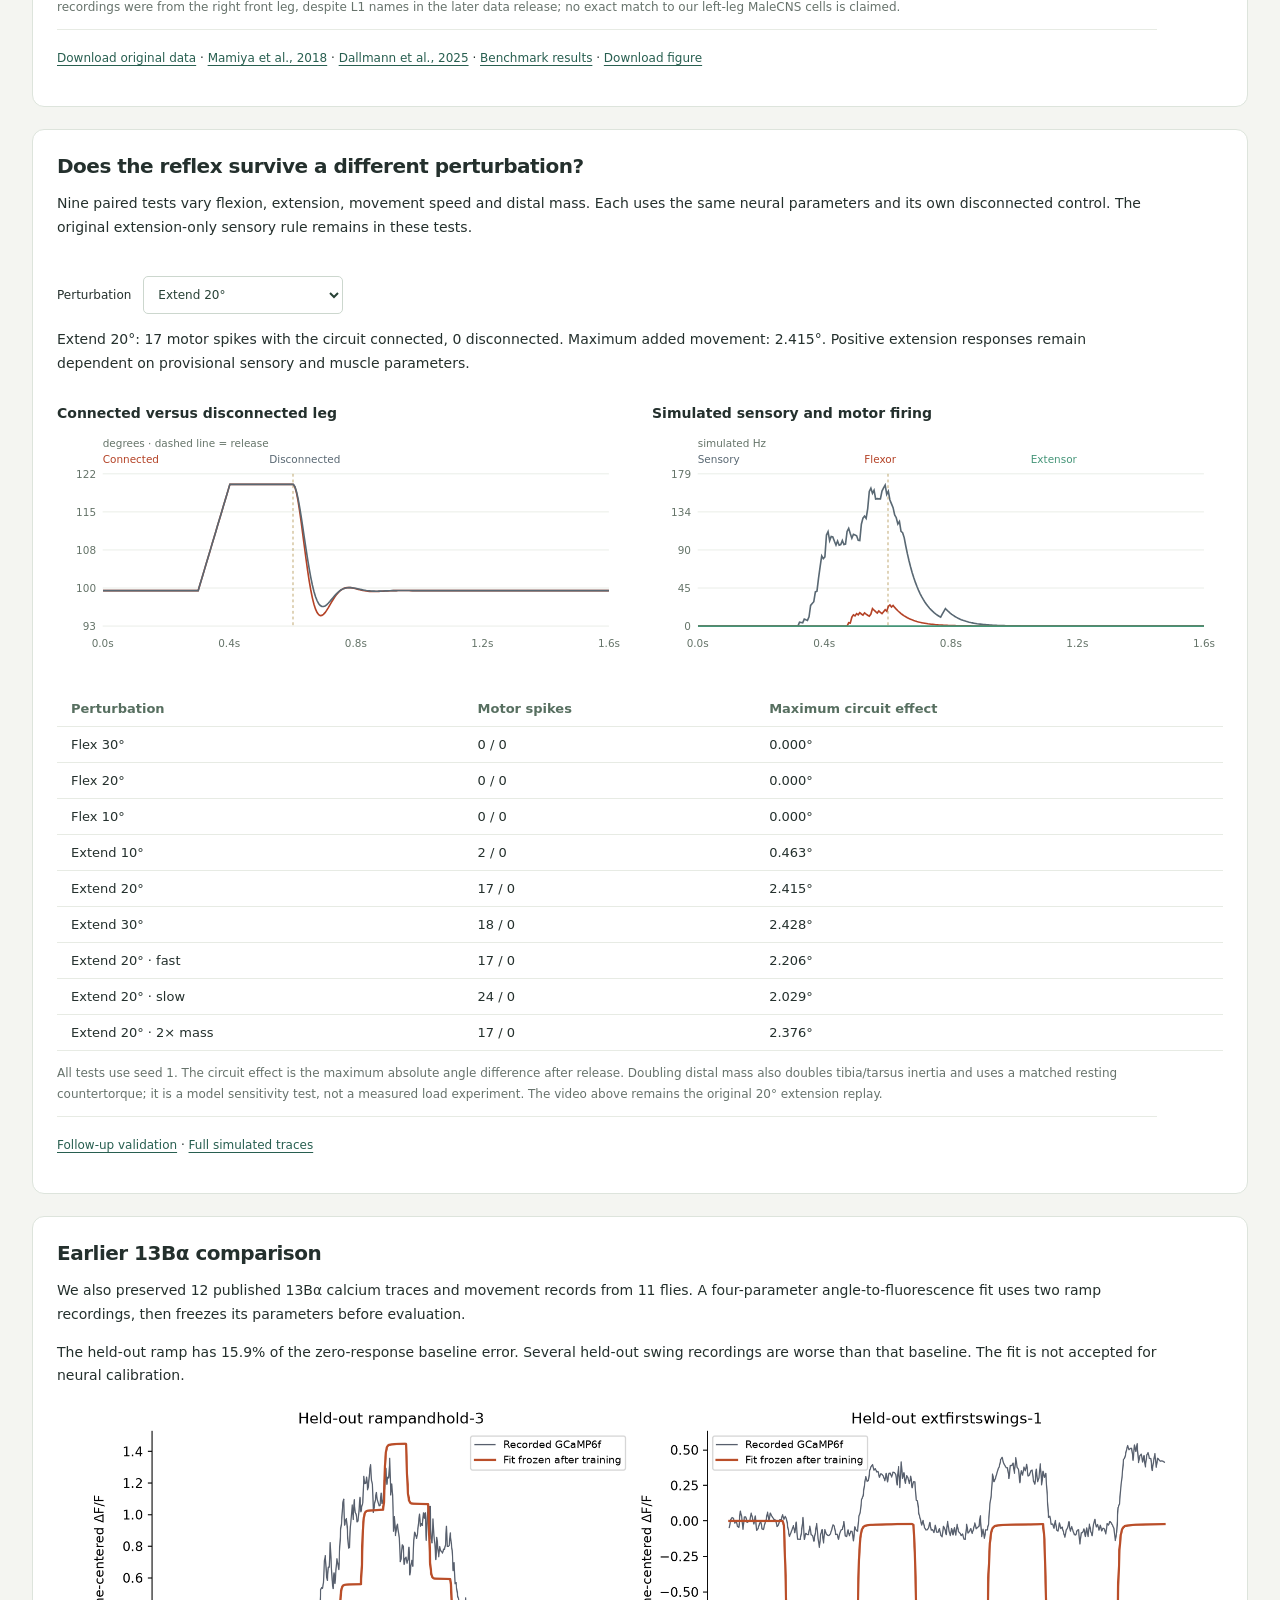
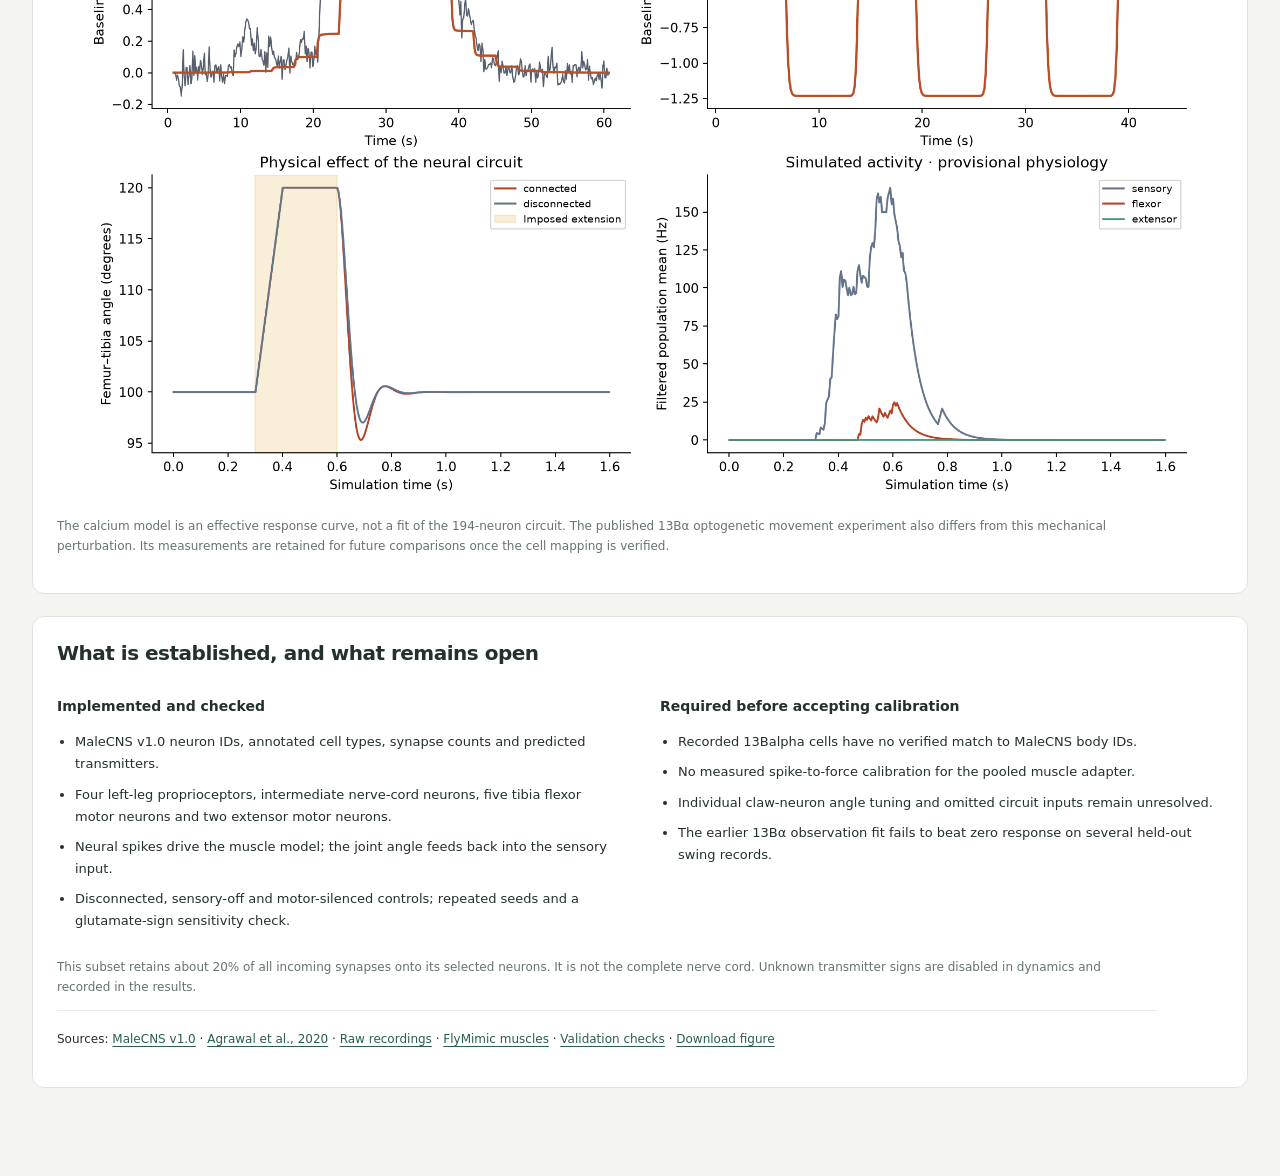
==== commit 3ca2c240: "Add DesktopFly motor-circuit lab and MuJoCo tibia transfer" ====
--- a/wasm/calibration/index.html
+++ b/wasm/calibration/index.html
@@ -1,6 +1,6 @@
 <!doctype html>
 <html lang="en"><head><meta charset="utf-8"><meta name="viewport" content="width=device-width,initial-scale=1"><title>NeuroMechFly · Leg calibration</title><link rel="stylesheet" href="calibration.css"></head>
-<body><header><a href="../maze/" class="brand">NeuroMechFly <span>LEG CALIBRATION</span></a><nav><a href="../maze/">Sugar maze</a><a href="report.json">Measured results ↗</a></nav></header>
+<body><header><a href="../maze/" class="brand">NeuroMechFly <span>LEG CALIBRATION</span></a><nav><a href="../locomotor/">Motor circuit</a><a href="../maze/">Sugar maze</a><a href="report.json">Measured results ↗</a></nav></header>
 <main><p class="eyebrow">PROPRIOCEPTORS → NERVE CORD → MOTOR NEURONS → MUSCLES</p><h1>A leg, a circuit, a measurable response.</h1><p class="intro">A restrained left front leg tests a small circuit from MaleCNS. Extend the tibia, release it, and compare the movement with the circuit disconnected.</p>
 <div class="notice"><strong>Prototype · physiology remains provisional</strong><span>The anatomical connections are real. Sensory tuning and muscle coupling still need calibration. This experiment runs separately from the sugar maze.</span></div>
 <section class="stats" aria-label="Experiment results"><div><strong id="cells">—</strong><span>neurons in the reduced circuit</span></div><div><strong id="edges">—</strong><span>anatomical connections</span></div><div><strong id="effect">—</strong><span>maximum additional flexion</span></div><div><strong id="spikes">—</strong><span>motor spikes · connected / disconnected</span></div></section>
